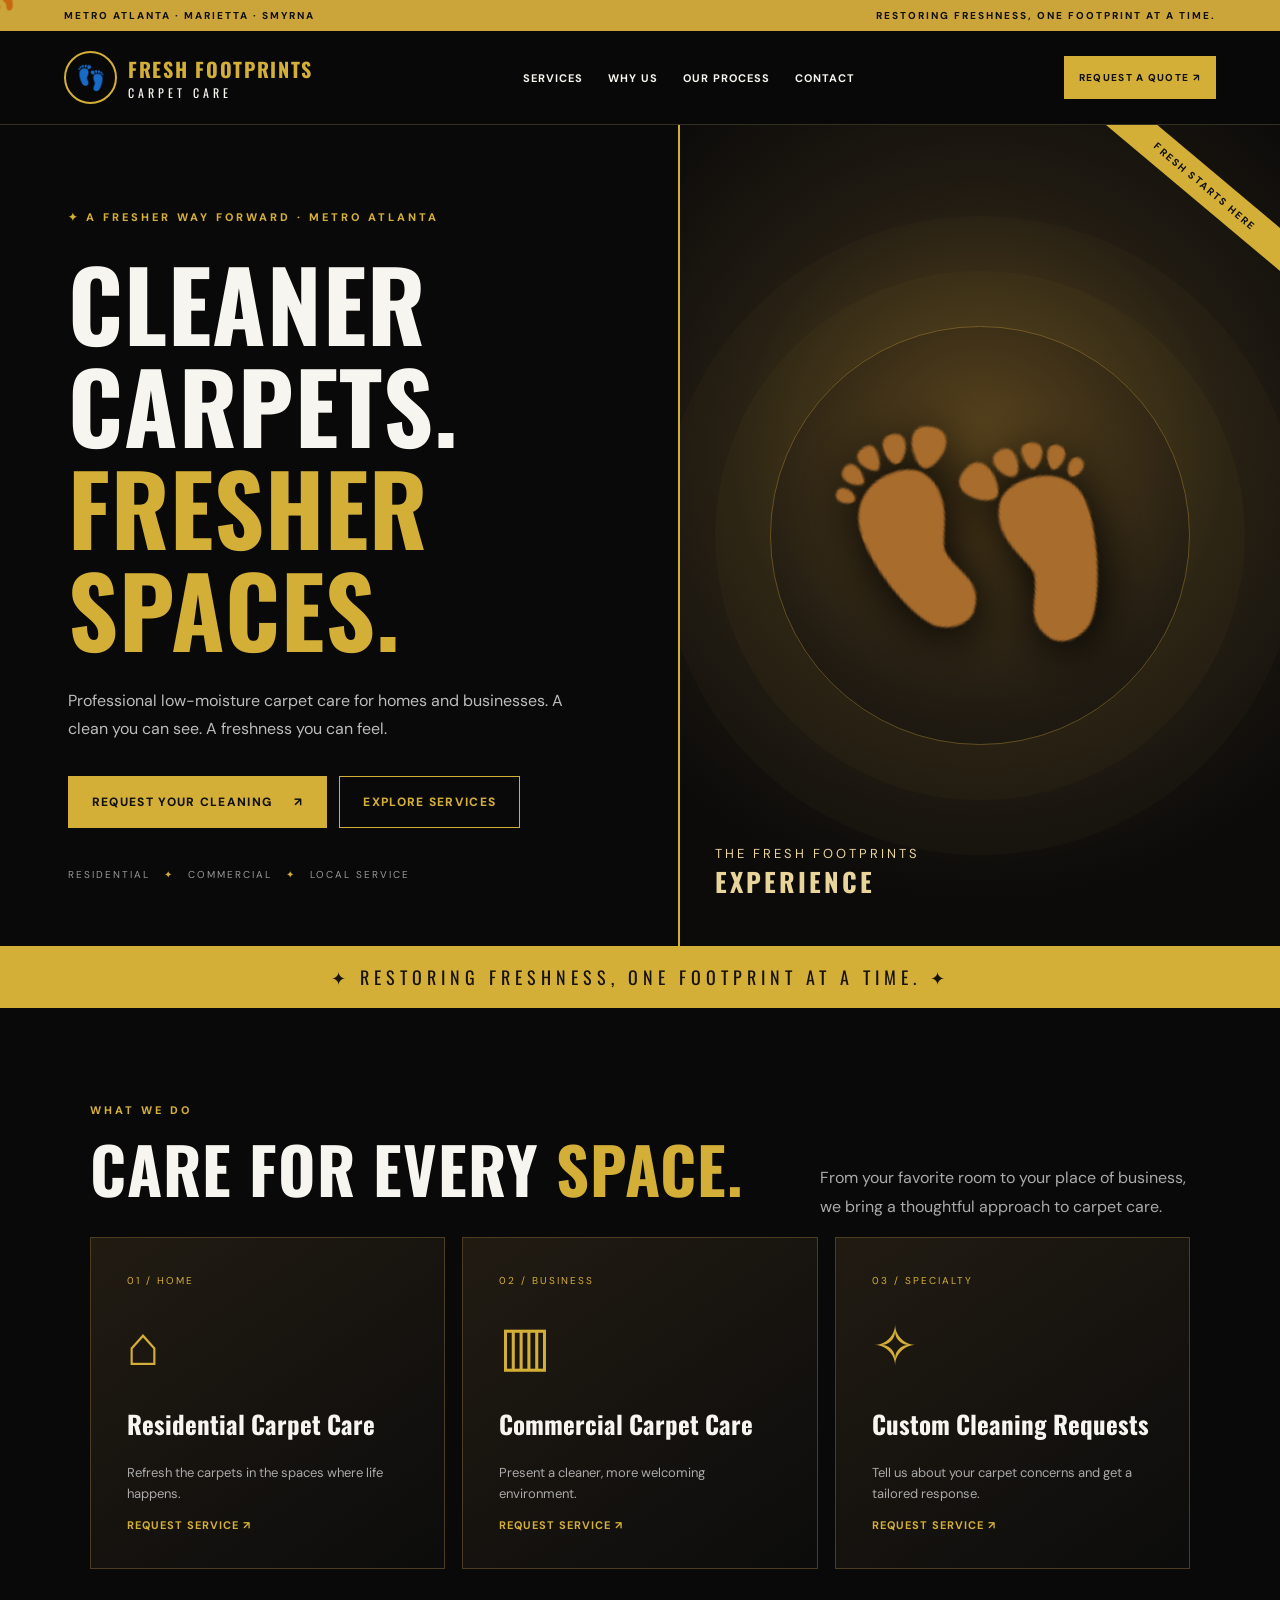
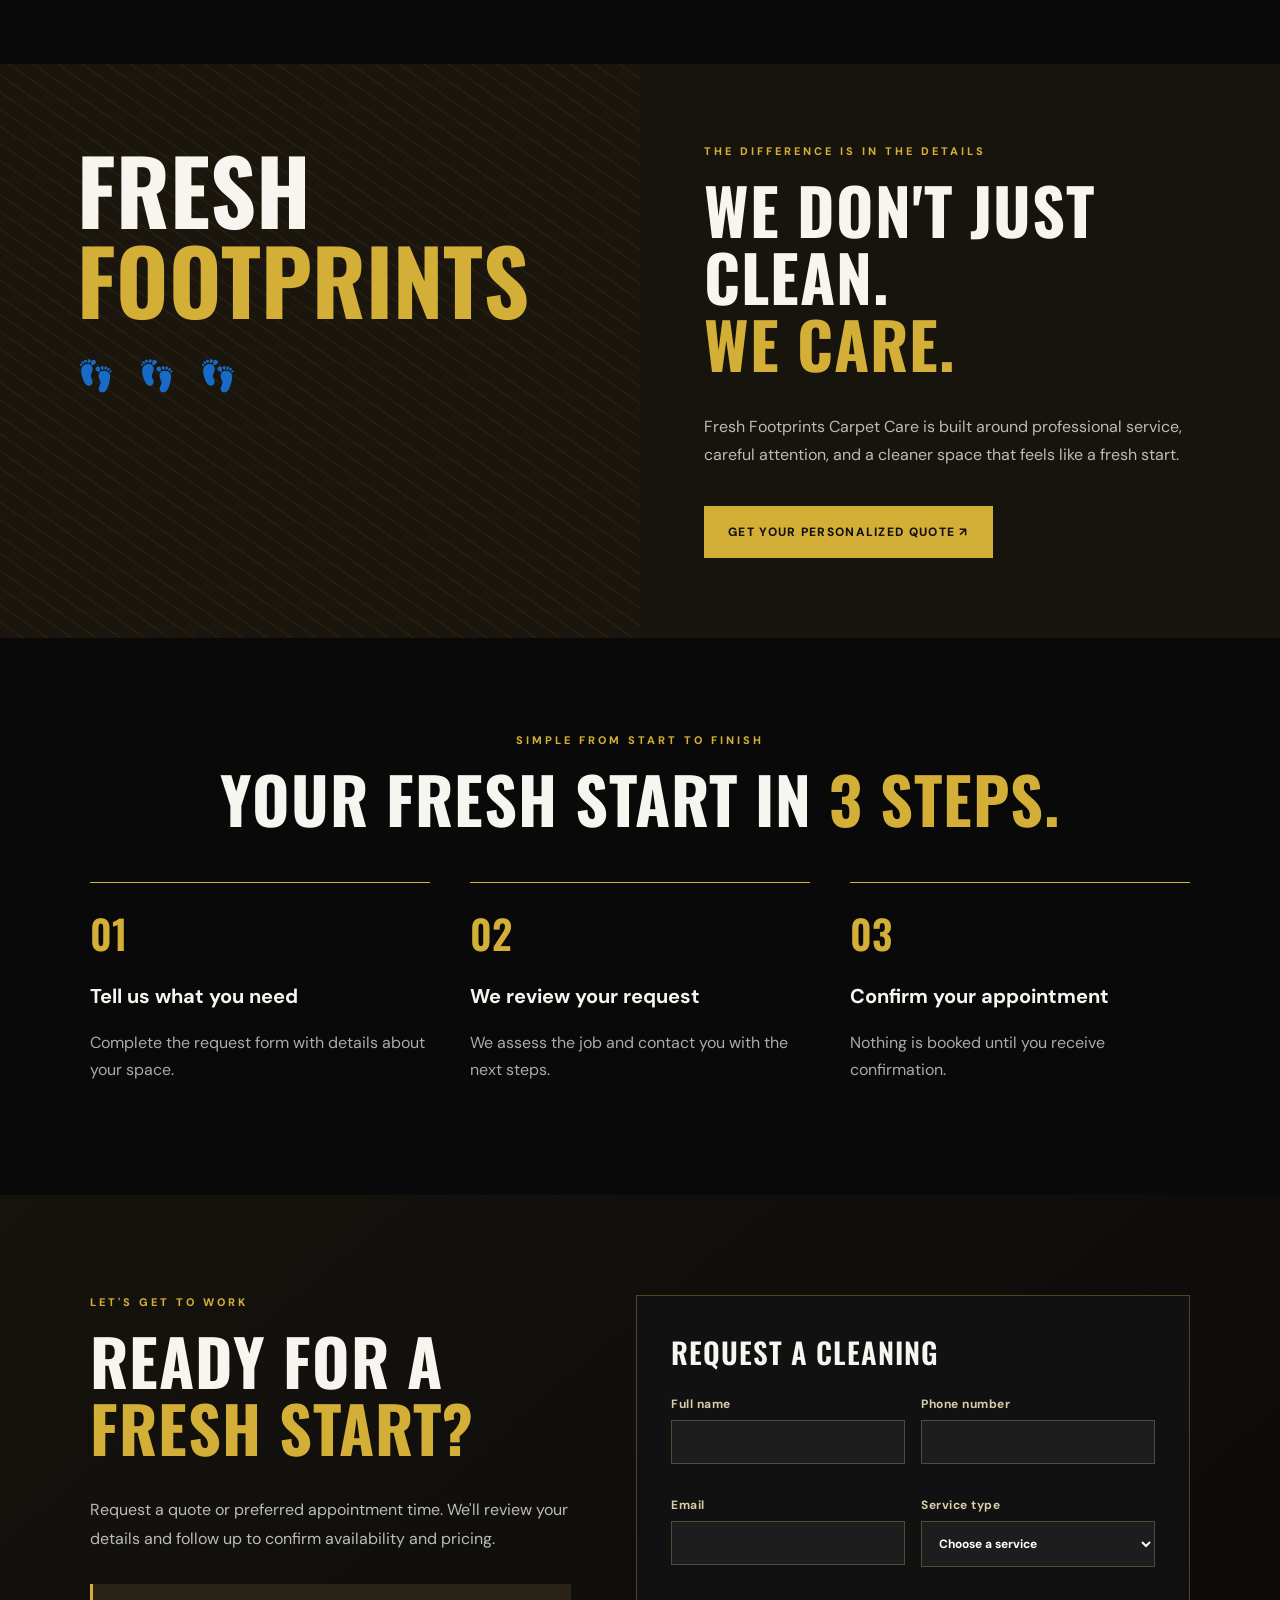
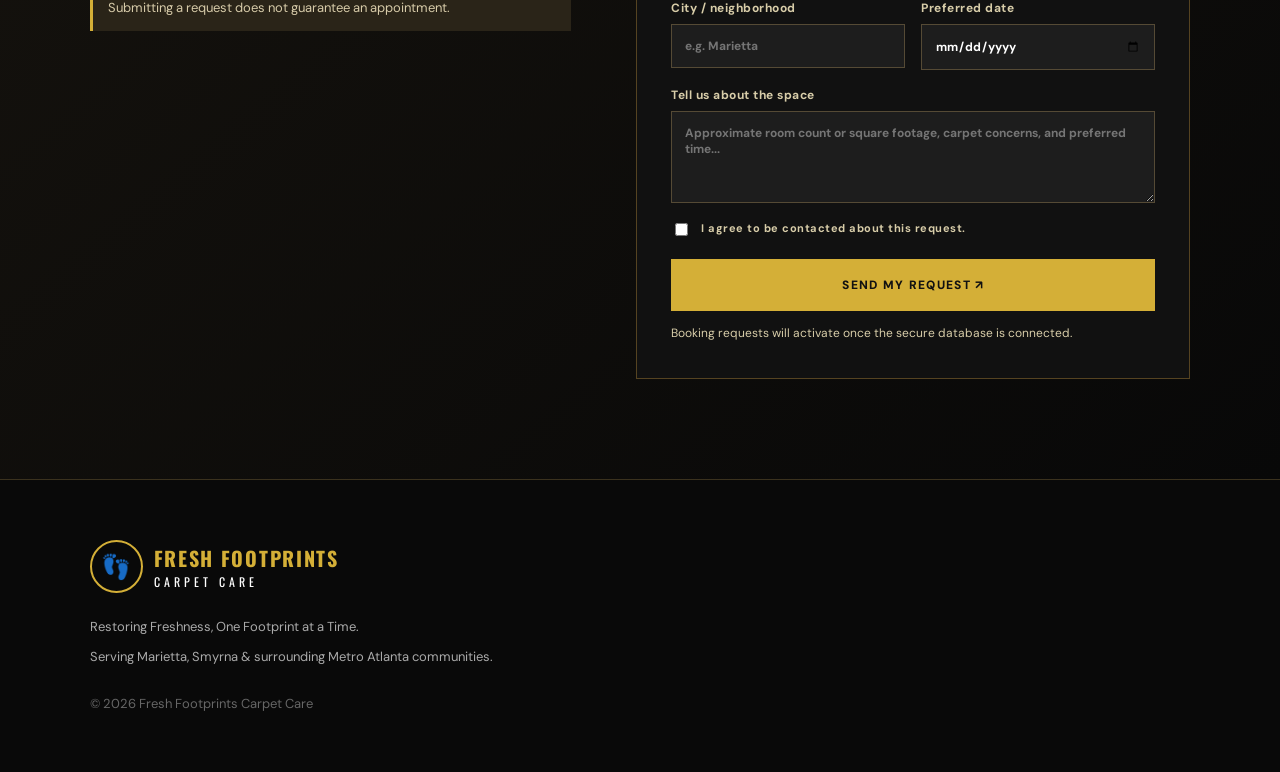
==== index.html @ 559c467b "Add files via upload" ====
<!doctype html><html lang="en"><head><meta charset="utf-8"><meta name="viewport" content="width=device-width,initial-scale=1"><meta name="theme-color" content="#080808"><meta name="description" content="Fresh Footprints Carpet Care — professional low-moisture residential and commercial carpet care across Metro Atlanta."><title>Fresh Footprints Carpet Care | Metro Atlanta</title><link rel="stylesheet" href="style.css"></head><body>
<div class="topbar">METRO ATLANTA · MARIETTA · SMYRNA <span>RESTORING FRESHNESS, ONE FOOTPRINT AT A TIME.</span></div>
<header class="header"><a href="#home" class="brand" aria-label="Fresh Footprints Carpet Care home"><div class="mark">👣</div><div><strong>FRESH FOOTPRINTS</strong><small>CARPET CARE</small></div></a><nav aria-label="Main navigation"><a href="#services">SERVICES</a><a href="#why">WHY US</a><a href="#process">OUR PROCESS</a><a href="#contact">CONTACT</a></nav><a class="btn small" href="#booking">REQUEST A QUOTE ↗</a></header>
<main id="home"><section class="hero"><div class="hero-copy"><div class="eyebrow">✦ A FRESHER WAY FORWARD · METRO ATLANTA</div><h1>CLEANER<br>CARPETS.<br><em>FRESHER<br>SPACES.</em></h1><p>Professional low-moisture carpet care for homes and businesses. A clean you can see. A freshness you can feel.</p><div class="actions"><a class="btn" href="#booking">REQUEST YOUR CLEANING <span>↗</span></a><a class="btn outline" href="#services">EXPLORE SERVICES</a></div><div class="micro">RESIDENTIAL <span>✦</span> COMMERCIAL <span>✦</span> LOCAL SERVICE</div></div><div class="hero-visual"><div class="halo"></div><div class="large-foot">👣</div><div class="visual-tag">THE FRESH FOOTPRINTS<br><b>EXPERIENCE</b></div><div class="diagonal">FRESH STARTS HERE</div></div></section>
<section class="ticker" aria-label="Brand slogan">✦ RESTORING FRESHNESS, ONE FOOTPRINT AT A TIME. ✦</section>
<section id="services" class="section"><div class="section-head"><div><div class="eyebrow">WHAT WE DO</div><h2>CARE FOR EVERY <em>SPACE.</em></h2></div><p>From your favorite room to your place of business, we bring a thoughtful approach to carpet care.</p></div><div class="cards"><article><span>01 / HOME</span><div class="service-icon">⌂</div><h3>Residential Carpet Care</h3><p>Refresh the carpets in the spaces where life happens.</p><a href="#booking">REQUEST SERVICE ↗</a></article><article><span>02 / BUSINESS</span><div class="service-icon">▥</div><h3>Commercial Carpet Care</h3><p>Present a cleaner, more welcoming environment.</p><a href="#booking">REQUEST SERVICE ↗</a></article><article><span>03 / SPECIALTY</span><div class="service-icon">✧</div><h3>Custom Cleaning Requests</h3><p>Tell us about your carpet concerns and get a tailored response.</p><a href="#booking">REQUEST SERVICE ↗</a></article></div></section>
<section id="why" class="feature"><div class="feature-art">FRESH<br><span>FOOTPRINTS</span><div class="footsteps">👣 &nbsp; 👣 &nbsp; 👣</div></div><div class="feature-copy"><div class="eyebrow">THE DIFFERENCE IS IN THE DETAILS</div><h2>WE DON'T JUST CLEAN.<br><em>WE CARE.</em></h2><p>Fresh Footprints Carpet Care is built around professional service, careful attention, and a cleaner space that feels like a fresh start.</p><a class="btn" href="#booking">GET YOUR PERSONALIZED QUOTE ↗</a></div></section>
<section id="process" class="section process"><div class="eyebrow">SIMPLE FROM START TO FINISH</div><h2>YOUR FRESH START IN <em>3 STEPS.</em></h2><div class="steps"><div><b>01</b><h3>Tell us what you need</h3><p>Complete the request form with details about your space.</p></div><div><b>02</b><h3>We review your request</h3><p>We assess the job and contact you with the next steps.</p></div><div><b>03</b><h3>Confirm your appointment</h3><p>Nothing is booked until you receive confirmation.</p></div></div></section>
<section id="booking" class="booking"><div><div class="eyebrow">LET'S GET TO WORK</div><h2>READY FOR A<br><em>FRESH START?</em></h2><p>Request a quote or preferred appointment time. We'll review your details and follow up to confirm availability and pricing.</p><div class="notice">Submitting a request does not guarantee an appointment.</div></div><form id="requestForm"><h3>REQUEST A CLEANING</h3><div class="formgrid"><label>Full name<input name="name" required maxlength="120" autocomplete="name"></label><label>Phone number<input name="phone" required maxlength="40" autocomplete="tel" inputmode="tel"></label><label>Email<input name="email" required type="email" maxlength="200" autocomplete="email"></label><label>Service type<select name="service" required><option value="">Choose a service</option><option>Residential carpet care</option><option>Commercial carpet care</option><option>Other carpet care request</option></select></label><label>City / neighborhood<input name="city" required maxlength="120" placeholder="e.g. Marietta"></label><label>Preferred date<input name="preferred_date" type="date" required></label></div><label>Tell us about the space<textarea name="details" rows="4" required maxlength="2000" placeholder="Approximate room count or square footage, carpet concerns, and preferred time..."></textarea></label><label class="consent"><input type="checkbox" required> I agree to be contacted about this request.</label><button class="btn submit" type="submit">SEND MY REQUEST ↗</button><p id="formStatus" role="status" aria-live="polite" class="status">Booking requests will activate once the secure database is connected.</p></form></section>
</main><footer id="contact"><div class="brand"><div class="mark">👣</div><div><strong>FRESH FOOTPRINTS</strong><small>CARPET CARE</small></div></div><p>Restoring Freshness, One Footprint at a Time.</p><p>Serving Marietta, Smyrna & surrounding Metro Atlanta communities.</p><div>© <span id="year"></span> Fresh Footprints Carpet Care</div></footer><div id="cursor" aria-hidden="true">👣</div><script src="config.js"></script><script src="script.js"></script></body></html>
---- style.css ----
@import url('https://fonts.googleapis.com/css2?family=DM+Sans:wght@400;500;600;700&family=Oswald:wght@400;500;600;700&display=swap');:root{--gold:#d4af37;--bright:#f3d576;--black:#090909;--muted:#aaa}*{box-sizing:border-box}html{scroll-behavior:smooth}body{margin:0;background:var(--black);color:#f7f5ef;font-family:'DM Sans',Arial,sans-serif}a{color:inherit;text-decoration:none}button,input,select,textarea{font:inherit}.topbar{background:#cba43a;color:#111;padding:9px 5%;font-size:10px;font-weight:800;letter-spacing:2px;display:flex;justify-content:space-between;gap:15px}.header{height:94px;padding:0 5%;display:flex;align-items:center;justify-content:space-between;gap:18px;border-bottom:1px solid #363020;background:#090909ee;position:sticky;top:0;z-index:10;backdrop-filter:blur(10px)}.brand{display:flex;gap:11px;align-items:center}.brand strong,.brand small{display:block;font-family:Oswald,sans-serif;letter-spacing:1.7px}.brand strong{font-size:20px;color:var(--gold)}.brand small{font-size:12px;letter-spacing:4px}.mark{border:2px solid var(--gold);border-radius:50%;width:53px;height:53px;display:grid;place-items:center;font-size:24px}.header nav{display:flex;gap:25px;font-size:11px;font-weight:700;letter-spacing:1px}.header nav a:hover{color:var(--gold)}.btn{display:inline-flex;align-items:center;justify-content:center;gap:22px;padding:17px 23px;border:1px solid var(--gold);background:var(--gold);color:#111;font-size:12px;font-weight:800;letter-spacing:1.3px;cursor:pointer;transition:.2s}.btn:hover{background:var(--bright);transform:translateY(-2px)}.btn.small{padding:14px;font-size:10px}.btn.outline{background:transparent;color:var(--gold)}.btn.outline:hover{background:#2a230f}.hero{display:grid;grid-template-columns:53% 47%;min-height:640px;overflow:hidden}.hero-copy{padding:85px 6% 65px 10%;position:relative;z-index:1}.eyebrow{color:var(--gold);font-size:11px;letter-spacing:3px;font-weight:800}.hero h1,h2{font-family:Oswald,Impact,sans-serif;line-height:1.05;letter-spacing:1px}.hero h1{font-size:clamp(65px,7.6vw,125px);margin:27px 0}.hero h1 em,h2 em{font-style:normal;color:var(--gold)}.hero-copy>p{max-width:510px;color:#bcbcbc;font-size:16px;line-height:1.8}.actions{display:flex;flex-wrap:wrap;gap:12px;margin-top:32px}.micro{margin-top:40px;color:#999;font-size:10px;letter-spacing:2px}.micro span{color:var(--gold);padding:0 9px}.hero-visual{position:relative;background:radial-gradient(circle at 50% 40%,#5b451d,#221c12 43%,#0c0b0a 78%);border-left:2px solid var(--gold);overflow:hidden;display:flex;align-items:center;justify-content:center}.halo{position:absolute;width:70%;aspect-ratio:1;border:1px solid #b8933970;border-radius:50%;box-shadow:0 0 0 55px #c6a03c09,0 0 0 110px #c6a03c08}.large-foot{font-size:clamp(130px,18vw,280px);filter:sepia(1) saturate(3) hue-rotate(350deg) drop-shadow(0 10px 25px #000);transform:rotate(-20deg)}.visual-tag{position:absolute;bottom:45px;left:35px;letter-spacing:3px;font-size:13px;color:#e9d49a}.visual-tag b{font-size:26px;font-family:Oswald}.diagonal{position:absolute;top:45px;right:-45px;transform:rotate(40deg);background:var(--gold);color:#111;padding:10px 55px;font-size:10px;font-weight:800;letter-spacing:2px}.ticker{text-align:center;background:var(--gold);color:#17130a;padding:18px;font-family:Oswald;font-size:18px;letter-spacing:5px}.section{padding:95px 7%}.section-head{display:flex;align-items:end;justify-content:space-between;gap:30px}.section-head p{max-width:370px;color:#aaa;line-height:1.8}.section h2,.feature h2,.booking h2{font-size:clamp(43px,5vw,75px);margin:18px 0 35px}.cards{display:grid;grid-template-columns:repeat(3,1fr);gap:17px}.cards article{border:1px solid #4c3c20;background:linear-gradient(145deg,#211b12,#0c0c0c);padding:36px;min-height:310px;display:flex;flex-direction:column;align-items:start}.cards article>span{font-size:10px;color:var(--gold);letter-spacing:2px}.service-icon{font-size:55px;color:var(--gold);margin:23px 0}.cards h3{font-family:Oswald;font-size:25px;margin:0 0 8px}.cards p{color:#aaa;line-height:1.6;font-size:13px}.cards a{margin-top:auto;font-size:11px;color:var(--gold);letter-spacing:1px;font-weight:700}.feature{display:grid;grid-template-columns:1fr 1fr;background:#17130d;min-height:440px}.feature-art{background:repeating-linear-gradient(35deg,#1b160d,#1b160d 12px,#251e11 13px,#251e11 14px);padding:80px 12%;font:700 clamp(55px,7vw,100px)/1 Oswald;color:#f7f5ef}.feature-art span{color:var(--gold)}.footsteps{font-size:30px;margin-top:35px}.feature-copy{padding:80px 10%}.feature-copy p,.booking p{color:#bbb;line-height:1.8;max-width:540px}.feature-copy .btn{margin-top:20px}.process{text-align:center}.steps{display:grid;grid-template-columns:repeat(3,1fr);gap:40px;text-align:left;margin-top:50px}.steps>div{border-top:1px solid var(--gold);padding-top:20px}.steps b{font:600 40px Oswald;color:var(--gold)}.steps h3{font-size:20px}.steps p{color:#aaa;line-height:1.7}.booking{display:grid;grid-template-columns:1fr 1.15fr;gap:65px;padding:100px 7%;background:linear-gradient(140deg,#16130e,#080808)}.notice{border-left:3px solid var(--gold);padding:15px;color:#d7cba9;background:#2a2418;margin-top:30px;font-size:13px}form{border:1px solid #554321;background:#111;padding:34px}form h3{font:600 29px Oswald;letter-spacing:1px;margin:0 0 23px}.formgrid{display:grid;grid-template-columns:1fr 1fr;gap:16px}label{display:block;font-size:12px;color:#d8cda9;font-weight:700;letter-spacing:.5px}input:not([type=checkbox]),select,textarea{display:block;width:100%;background:#1d1d1d;color:white;border:1px solid #554a35;padding:13px;margin:8px 0 17px;border-radius:0}textarea{resize:vertical}.consent{display:flex;gap:10px;align-items:start;line-height:1.5;font-size:11px}.consent input{accent-color:var(--gold)}.submit{width:100%;margin-top:20px}.status{font-size:12px!important;color:#d8cda9!important;margin-bottom:0}footer{padding:60px 7%;border-top:1px solid #3b321e;color:#aaa;font-size:13px}footer .brand{color:#fff;margin-bottom:25px}footer>div:last-child{margin-top:30px;color:#666}#cursor{position:fixed;top:0;left:0;z-index:100;pointer-events:none;font-size:24px;transform:translate(-50%,-50%) rotate(-25deg);display:none;filter:sepia(1) saturate(5) hue-rotate(350deg)}.trail{position:fixed;pointer-events:none;z-index:99;font-size:16px;animation:fade .65s ease-out forwards;filter:sepia(1) saturate(5) hue-rotate(350deg)}@keyframes fade{to{opacity:0;transform:translateY(-10px) scale(.6)}}@media(pointer:fine) and (prefers-reduced-motion:no-preference){body,body a,body button{cursor:none!important}#cursor{display:block}}@media(max-width:1000px){.header nav{display:none}.hero{grid-template-columns:1fr 1fr}.hero-copy{padding:65px 7%}.booking{gap:25px}.brand strong{font-size:16px}}@media(max-width:720px){.topbar span{display:none}.header{height:75px;padding:0 5%}.header .btn{font-size:9px;padding:12px}.mark{width:42px;height:42px}.brand strong{font-size:13px}.brand small{font-size:9px;letter-spacing:2px}.hero{grid-template-columns:1fr}.hero-copy{padding:65px 7%}.hero h1{font-size:clamp(65px,15vw,100px)}.hero-visual{min-height:350px}.section{padding:65px 6%}.section-head{display:block}.cards,.steps,.feature,.booking{grid-template-columns:1fr}.feature-copy{padding:60px 7%}.feature-art{padding:60px 7%}.booking{padding:65px 6%}.formgrid{grid-template-columns:1fr}.ticker{font-size:12px;letter-spacing:2px}}
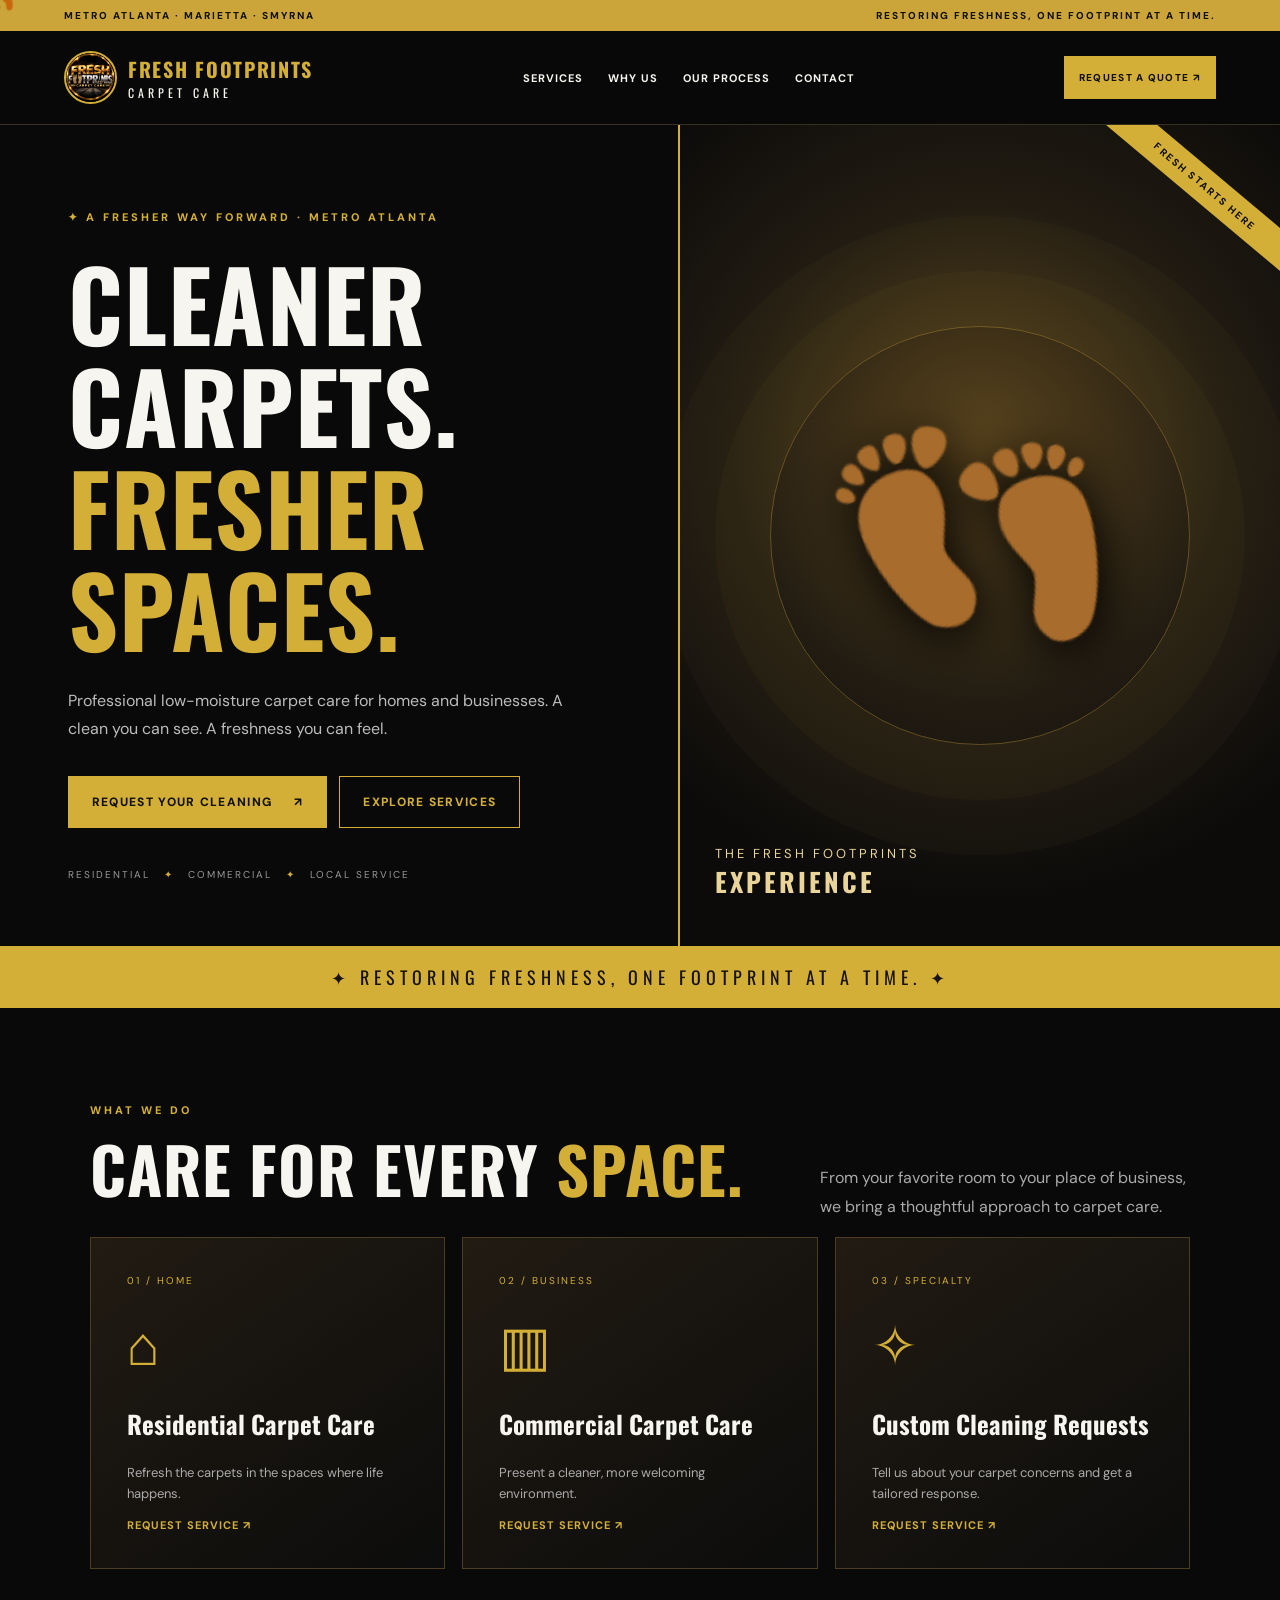
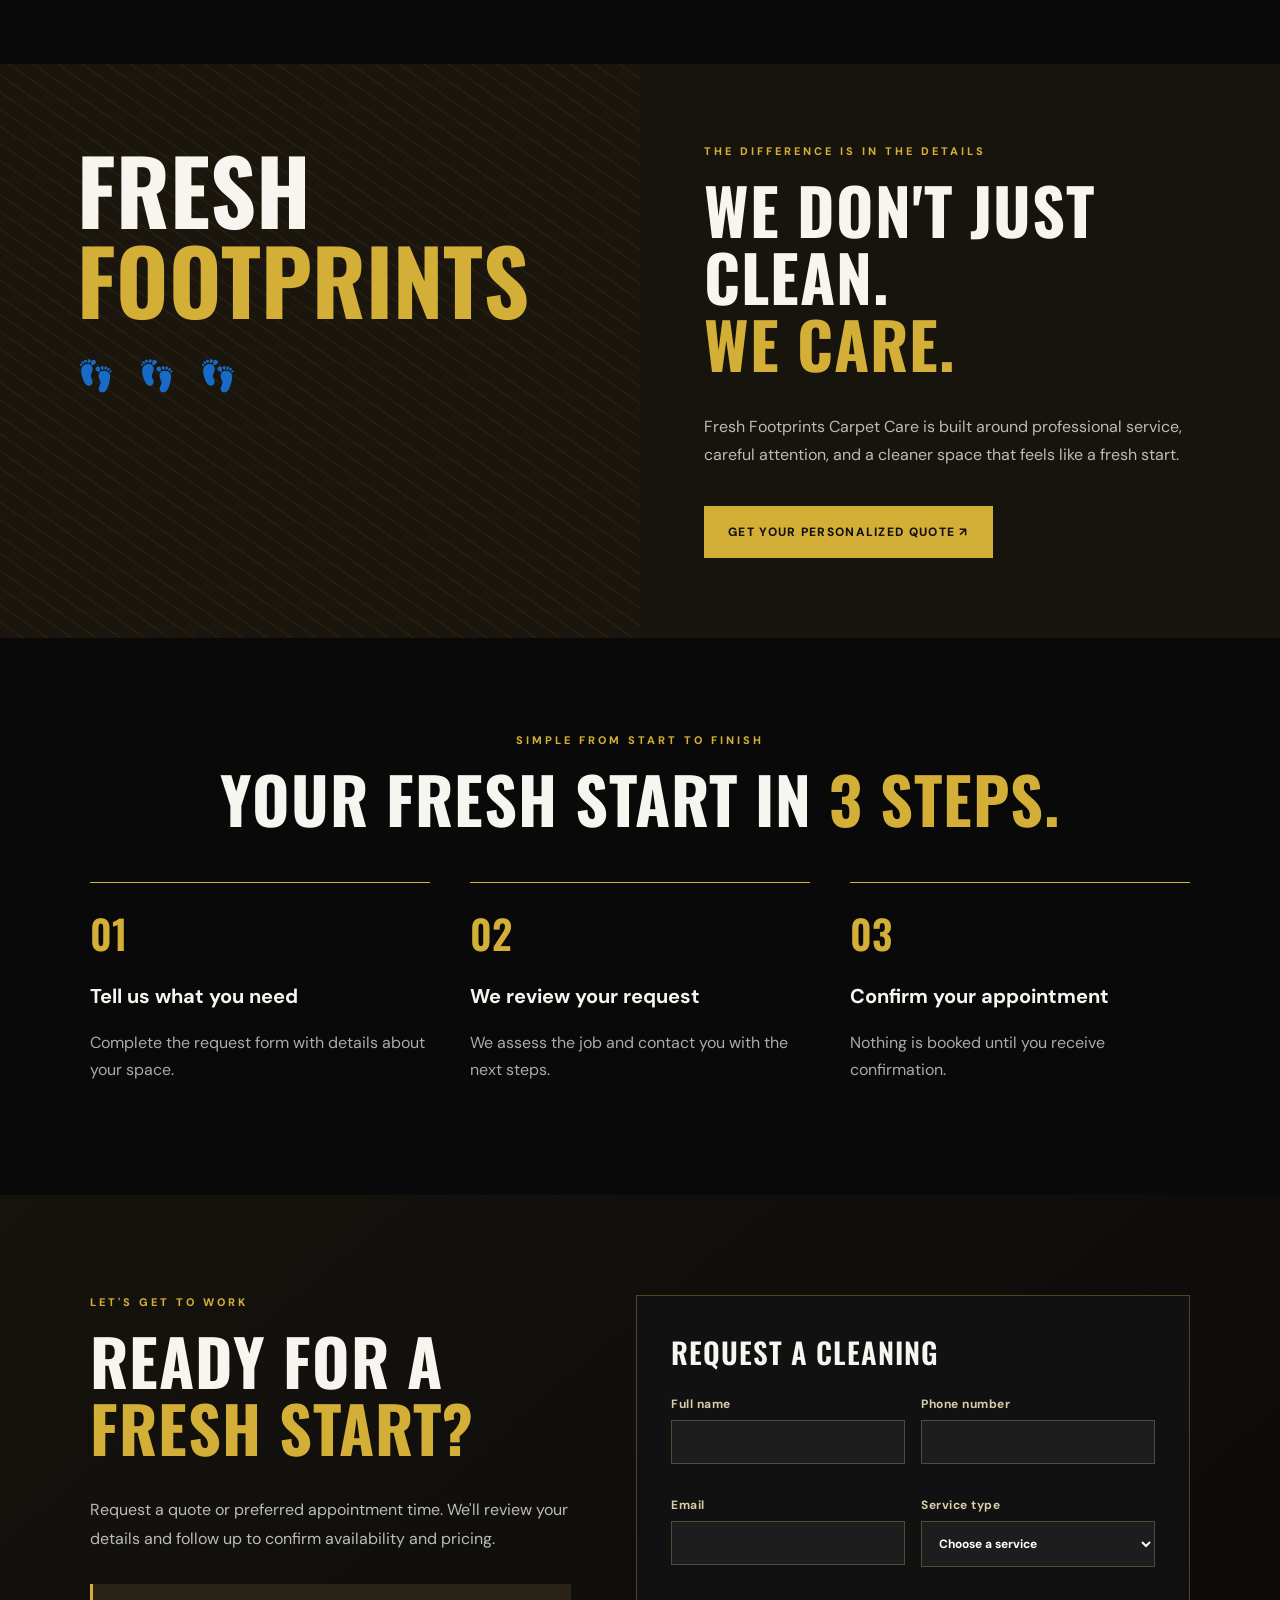
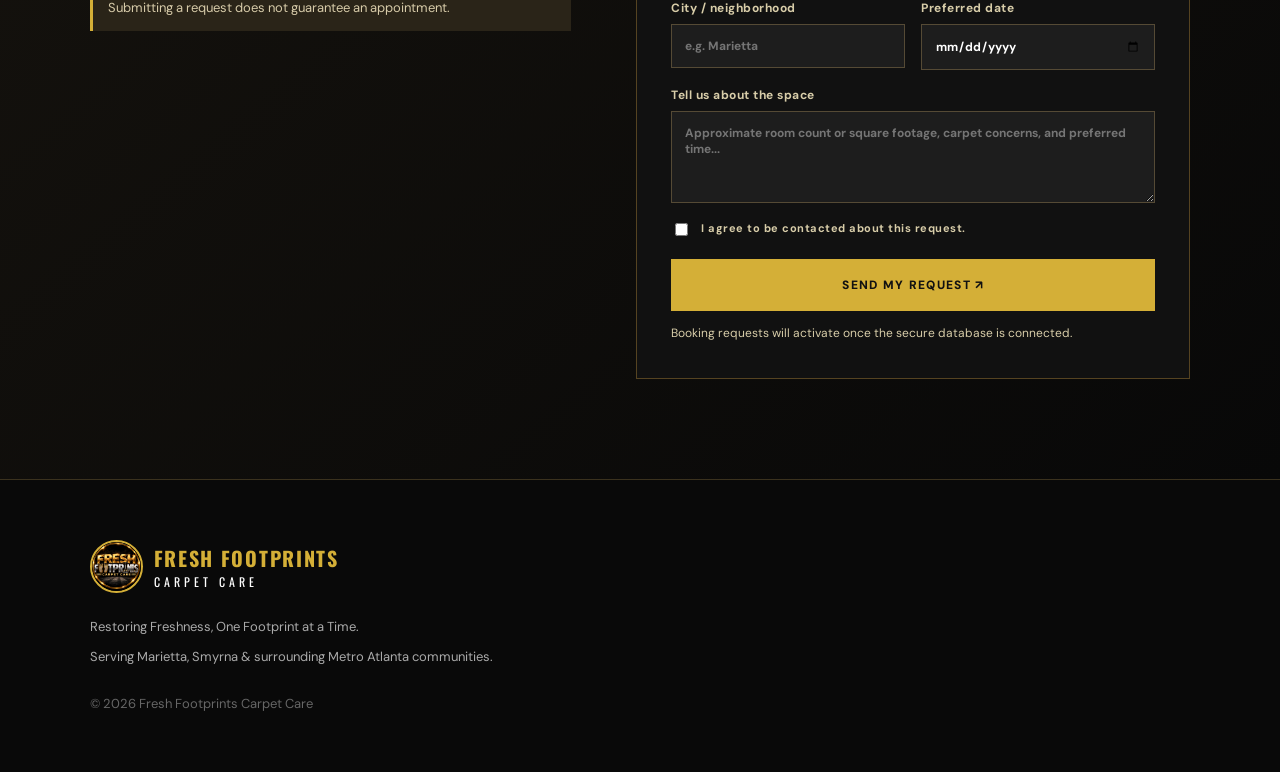
==== commit 5957fc8a: "Updated Fresh Footprints official company logo" ====
--- a/index.html
+++ b/index.html
@@ -1,10 +1,10 @@
 <!doctype html><html lang="en"><head><meta charset="utf-8"><meta name="viewport" content="width=device-width,initial-scale=1"><meta name="theme-color" content="#080808"><meta name="description" content="Fresh Footprints Carpet Care — professional low-moisture residential and commercial carpet care across Metro Atlanta."><title>Fresh Footprints Carpet Care | Metro Atlanta</title><link rel="stylesheet" href="style.css"></head><body>
 <div class="topbar">METRO ATLANTA · MARIETTA · SMYRNA <span>RESTORING FRESHNESS, ONE FOOTPRINT AT A TIME.</span></div>
-<header class="header"><a href="#home" class="brand" aria-label="Fresh Footprints Carpet Care home"><div class="mark">👣</div><div><strong>FRESH FOOTPRINTS</strong><small>CARPET CARE</small></div></a><nav aria-label="Main navigation"><a href="#services">SERVICES</a><a href="#why">WHY US</a><a href="#process">OUR PROCESS</a><a href="#contact">CONTACT</a></nav><a class="btn small" href="#booking">REQUEST A QUOTE ↗</a></header>
+<header class="header"><a href="#home" class="brand" aria-label="Fresh Footprints Carpet Care home"><div class="mark"><img src="fresh-footprints-logo.jpg" alt="Fresh Footprints Carpet Care logo"></div><div><strong>FRESH FOOTPRINTS</strong><small>CARPET CARE</small></div></a><nav aria-label="Main navigation"><a href="#services">SERVICES</a><a href="#why">WHY US</a><a href="#process">OUR PROCESS</a><a href="#contact">CONTACT</a></nav><a class="btn small" href="#booking">REQUEST A QUOTE ↗</a></header>
 <main id="home"><section class="hero"><div class="hero-copy"><div class="eyebrow">✦ A FRESHER WAY FORWARD · METRO ATLANTA</div><h1>CLEANER<br>CARPETS.<br><em>FRESHER<br>SPACES.</em></h1><p>Professional low-moisture carpet care for homes and businesses. A clean you can see. A freshness you can feel.</p><div class="actions"><a class="btn" href="#booking">REQUEST YOUR CLEANING <span>↗</span></a><a class="btn outline" href="#services">EXPLORE SERVICES</a></div><div class="micro">RESIDENTIAL <span>✦</span> COMMERCIAL <span>✦</span> LOCAL SERVICE</div></div><div class="hero-visual"><div class="halo"></div><div class="large-foot">👣</div><div class="visual-tag">THE FRESH FOOTPRINTS<br><b>EXPERIENCE</b></div><div class="diagonal">FRESH STARTS HERE</div></div></section>
 <section class="ticker" aria-label="Brand slogan">✦ RESTORING FRESHNESS, ONE FOOTPRINT AT A TIME. ✦</section>
 <section id="services" class="section"><div class="section-head"><div><div class="eyebrow">WHAT WE DO</div><h2>CARE FOR EVERY <em>SPACE.</em></h2></div><p>From your favorite room to your place of business, we bring a thoughtful approach to carpet care.</p></div><div class="cards"><article><span>01 / HOME</span><div class="service-icon">⌂</div><h3>Residential Carpet Care</h3><p>Refresh the carpets in the spaces where life happens.</p><a href="#booking">REQUEST SERVICE ↗</a></article><article><span>02 / BUSINESS</span><div class="service-icon">▥</div><h3>Commercial Carpet Care</h3><p>Present a cleaner, more welcoming environment.</p><a href="#booking">REQUEST SERVICE ↗</a></article><article><span>03 / SPECIALTY</span><div class="service-icon">✧</div><h3>Custom Cleaning Requests</h3><p>Tell us about your carpet concerns and get a tailored response.</p><a href="#booking">REQUEST SERVICE ↗</a></article></div></section>
 <section id="why" class="feature"><div class="feature-art">FRESH<br><span>FOOTPRINTS</span><div class="footsteps">👣 &nbsp; 👣 &nbsp; 👣</div></div><div class="feature-copy"><div class="eyebrow">THE DIFFERENCE IS IN THE DETAILS</div><h2>WE DON'T JUST CLEAN.<br><em>WE CARE.</em></h2><p>Fresh Footprints Carpet Care is built around professional service, careful attention, and a cleaner space that feels like a fresh start.</p><a class="btn" href="#booking">GET YOUR PERSONALIZED QUOTE ↗</a></div></section>
 <section id="process" class="section process"><div class="eyebrow">SIMPLE FROM START TO FINISH</div><h2>YOUR FRESH START IN <em>3 STEPS.</em></h2><div class="steps"><div><b>01</b><h3>Tell us what you need</h3><p>Complete the request form with details about your space.</p></div><div><b>02</b><h3>We review your request</h3><p>We assess the job and contact you with the next steps.</p></div><div><b>03</b><h3>Confirm your appointment</h3><p>Nothing is booked until you receive confirmation.</p></div></div></section>
 <section id="booking" class="booking"><div><div class="eyebrow">LET'S GET TO WORK</div><h2>READY FOR A<br><em>FRESH START?</em></h2><p>Request a quote or preferred appointment time. We'll review your details and follow up to confirm availability and pricing.</p><div class="notice">Submitting a request does not guarantee an appointment.</div></div><form id="requestForm"><h3>REQUEST A CLEANING</h3><div class="formgrid"><label>Full name<input name="name" required maxlength="120" autocomplete="name"></label><label>Phone number<input name="phone" required maxlength="40" autocomplete="tel" inputmode="tel"></label><label>Email<input name="email" required type="email" maxlength="200" autocomplete="email"></label><label>Service type<select name="service" required><option value="">Choose a service</option><option>Residential carpet care</option><option>Commercial carpet care</option><option>Other carpet care request</option></select></label><label>City / neighborhood<input name="city" required maxlength="120" placeholder="e.g. Marietta"></label><label>Preferred date<input name="preferred_date" type="date" required></label></div><label>Tell us about the space<textarea name="details" rows="4" required maxlength="2000" placeholder="Approximate room count or square footage, carpet concerns, and preferred time..."></textarea></label><label class="consent"><input type="checkbox" required> I agree to be contacted about this request.</label><button class="btn submit" type="submit">SEND MY REQUEST ↗</button><p id="formStatus" role="status" aria-live="polite" class="status">Booking requests will activate once the secure database is connected.</p></form></section>
-</main><footer id="contact"><div class="brand"><div class="mark">👣</div><div><strong>FRESH FOOTPRINTS</strong><small>CARPET CARE</small></div></div><p>Restoring Freshness, One Footprint at a Time.</p><p>Serving Marietta, Smyrna & surrounding Metro Atlanta communities.</p><div>© <span id="year"></span> Fresh Footprints Carpet Care</div></footer><div id="cursor" aria-hidden="true">👣</div><script src="config.js"></script><script src="script.js"></script></body></html>
+</main><footer id="contact"><div class="brand"><div class="mark"><img src="fresh-footprints-logo.jpg" alt="Fresh Footprints Carpet Care logo"></div><div><strong>FRESH FOOTPRINTS</strong><small>CARPET CARE</small></div></div><p>Restoring Freshness, One Footprint at a Time.</p><p>Serving Marietta, Smyrna & surrounding Metro Atlanta communities.</p><div>© <span id="year"></span> Fresh Footprints Carpet Care</div></footer><div id="cursor" aria-hidden="true">👣</div><script src="config.js"></script><script src="script.js"></script></body></html>
--- a/style.css
+++ b/style.css
@@ -1 +1,5 @@
 @import url('https://fonts.googleapis.com/css2?family=DM+Sans:wght@400;500;600;700&family=Oswald:wght@400;500;600;700&display=swap');:root{--gold:#d4af37;--bright:#f3d576;--black:#090909;--muted:#aaa}*{box-sizing:border-box}html{scroll-behavior:smooth}body{margin:0;background:var(--black);color:#f7f5ef;font-family:'DM Sans',Arial,sans-serif}a{color:inherit;text-decoration:none}button,input,select,textarea{font:inherit}.topbar{background:#cba43a;color:#111;padding:9px 5%;font-size:10px;font-weight:800;letter-spacing:2px;display:flex;justify-content:space-between;gap:15px}.header{height:94px;padding:0 5%;display:flex;align-items:center;justify-content:space-between;gap:18px;border-bottom:1px solid #363020;background:#090909ee;position:sticky;top:0;z-index:10;backdrop-filter:blur(10px)}.brand{display:flex;gap:11px;align-items:center}.brand strong,.brand small{display:block;font-family:Oswald,sans-serif;letter-spacing:1.7px}.brand strong{font-size:20px;color:var(--gold)}.brand small{font-size:12px;letter-spacing:4px}.mark{border:2px solid var(--gold);border-radius:50%;width:53px;height:53px;display:grid;place-items:center;font-size:24px}.header nav{display:flex;gap:25px;font-size:11px;font-weight:700;letter-spacing:1px}.header nav a:hover{color:var(--gold)}.btn{display:inline-flex;align-items:center;justify-content:center;gap:22px;padding:17px 23px;border:1px solid var(--gold);background:var(--gold);color:#111;font-size:12px;font-weight:800;letter-spacing:1.3px;cursor:pointer;transition:.2s}.btn:hover{background:var(--bright);transform:translateY(-2px)}.btn.small{padding:14px;font-size:10px}.btn.outline{background:transparent;color:var(--gold)}.btn.outline:hover{background:#2a230f}.hero{display:grid;grid-template-columns:53% 47%;min-height:640px;overflow:hidden}.hero-copy{padding:85px 6% 65px 10%;position:relative;z-index:1}.eyebrow{color:var(--gold);font-size:11px;letter-spacing:3px;font-weight:800}.hero h1,h2{font-family:Oswald,Impact,sans-serif;line-height:1.05;letter-spacing:1px}.hero h1{font-size:clamp(65px,7.6vw,125px);margin:27px 0}.hero h1 em,h2 em{font-style:normal;color:var(--gold)}.hero-copy>p{max-width:510px;color:#bcbcbc;font-size:16px;line-height:1.8}.actions{display:flex;flex-wrap:wrap;gap:12px;margin-top:32px}.micro{margin-top:40px;color:#999;font-size:10px;letter-spacing:2px}.micro span{color:var(--gold);padding:0 9px}.hero-visual{position:relative;background:radial-gradient(circle at 50% 40%,#5b451d,#221c12 43%,#0c0b0a 78%);border-left:2px solid var(--gold);overflow:hidden;display:flex;align-items:center;justify-content:center}.halo{position:absolute;width:70%;aspect-ratio:1;border:1px solid #b8933970;border-radius:50%;box-shadow:0 0 0 55px #c6a03c09,0 0 0 110px #c6a03c08}.large-foot{font-size:clamp(130px,18vw,280px);filter:sepia(1) saturate(3) hue-rotate(350deg) drop-shadow(0 10px 25px #000);transform:rotate(-20deg)}.visual-tag{position:absolute;bottom:45px;left:35px;letter-spacing:3px;font-size:13px;color:#e9d49a}.visual-tag b{font-size:26px;font-family:Oswald}.diagonal{position:absolute;top:45px;right:-45px;transform:rotate(40deg);background:var(--gold);color:#111;padding:10px 55px;font-size:10px;font-weight:800;letter-spacing:2px}.ticker{text-align:center;background:var(--gold);color:#17130a;padding:18px;font-family:Oswald;font-size:18px;letter-spacing:5px}.section{padding:95px 7%}.section-head{display:flex;align-items:end;justify-content:space-between;gap:30px}.section-head p{max-width:370px;color:#aaa;line-height:1.8}.section h2,.feature h2,.booking h2{font-size:clamp(43px,5vw,75px);margin:18px 0 35px}.cards{display:grid;grid-template-columns:repeat(3,1fr);gap:17px}.cards article{border:1px solid #4c3c20;background:linear-gradient(145deg,#211b12,#0c0c0c);padding:36px;min-height:310px;display:flex;flex-direction:column;align-items:start}.cards article>span{font-size:10px;color:var(--gold);letter-spacing:2px}.service-icon{font-size:55px;color:var(--gold);margin:23px 0}.cards h3{font-family:Oswald;font-size:25px;margin:0 0 8px}.cards p{color:#aaa;line-height:1.6;font-size:13px}.cards a{margin-top:auto;font-size:11px;color:var(--gold);letter-spacing:1px;font-weight:700}.feature{display:grid;grid-template-columns:1fr 1fr;background:#17130d;min-height:440px}.feature-art{background:repeating-linear-gradient(35deg,#1b160d,#1b160d 12px,#251e11 13px,#251e11 14px);padding:80px 12%;font:700 clamp(55px,7vw,100px)/1 Oswald;color:#f7f5ef}.feature-art span{color:var(--gold)}.footsteps{font-size:30px;margin-top:35px}.feature-copy{padding:80px 10%}.feature-copy p,.booking p{color:#bbb;line-height:1.8;max-width:540px}.feature-copy .btn{margin-top:20px}.process{text-align:center}.steps{display:grid;grid-template-columns:repeat(3,1fr);gap:40px;text-align:left;margin-top:50px}.steps>div{border-top:1px solid var(--gold);padding-top:20px}.steps b{font:600 40px Oswald;color:var(--gold)}.steps h3{font-size:20px}.steps p{color:#aaa;line-height:1.7}.booking{display:grid;grid-template-columns:1fr 1.15fr;gap:65px;padding:100px 7%;background:linear-gradient(140deg,#16130e,#080808)}.notice{border-left:3px solid var(--gold);padding:15px;color:#d7cba9;background:#2a2418;margin-top:30px;font-size:13px}form{border:1px solid #554321;background:#111;padding:34px}form h3{font:600 29px Oswald;letter-spacing:1px;margin:0 0 23px}.formgrid{display:grid;grid-template-columns:1fr 1fr;gap:16px}label{display:block;font-size:12px;color:#d8cda9;font-weight:700;letter-spacing:.5px}input:not([type=checkbox]),select,textarea{display:block;width:100%;background:#1d1d1d;color:white;border:1px solid #554a35;padding:13px;margin:8px 0 17px;border-radius:0}textarea{resize:vertical}.consent{display:flex;gap:10px;align-items:start;line-height:1.5;font-size:11px}.consent input{accent-color:var(--gold)}.submit{width:100%;margin-top:20px}.status{font-size:12px!important;color:#d8cda9!important;margin-bottom:0}footer{padding:60px 7%;border-top:1px solid #3b321e;color:#aaa;font-size:13px}footer .brand{color:#fff;margin-bottom:25px}footer>div:last-child{margin-top:30px;color:#666}#cursor{position:fixed;top:0;left:0;z-index:100;pointer-events:none;font-size:24px;transform:translate(-50%,-50%) rotate(-25deg);display:none;filter:sepia(1) saturate(5) hue-rotate(350deg)}.trail{position:fixed;pointer-events:none;z-index:99;font-size:16px;animation:fade .65s ease-out forwards;filter:sepia(1) saturate(5) hue-rotate(350deg)}@keyframes fade{to{opacity:0;transform:translateY(-10px) scale(.6)}}@media(pointer:fine) and (prefers-reduced-motion:no-preference){body,body a,body button{cursor:none!important}#cursor{display:block}}@media(max-width:1000px){.header nav{display:none}.hero{grid-template-columns:1fr 1fr}.hero-copy{padding:65px 7%}.booking{gap:25px}.brand strong{font-size:16px}}@media(max-width:720px){.topbar span{display:none}.header{height:75px;padding:0 5%}.header .btn{font-size:9px;padding:12px}.mark{width:42px;height:42px}.brand strong{font-size:13px}.brand small{font-size:9px;letter-spacing:2px}.hero{grid-template-columns:1fr}.hero-copy{padding:65px 7%}.hero h1{font-size:clamp(65px,15vw,100px)}.hero-visual{min-height:350px}.section{padding:65px 6%}.section-head{display:block}.cards,.steps,.feature,.booking{grid-template-columns:1fr}.feature-copy{padding:60px 7%}.feature-art{padding:60px 7%}.booking{padding:65px 6%}.formgrid{grid-template-columns:1fr}.ticker{font-size:12px;letter-spacing:2px}}
+
+/* Original brand logo */
+.mark{overflow:hidden;flex-shrink:0;background:#000;}
+.mark img{display:block;width:100%;height:100%;object-fit:cover;border-radius:50%;}
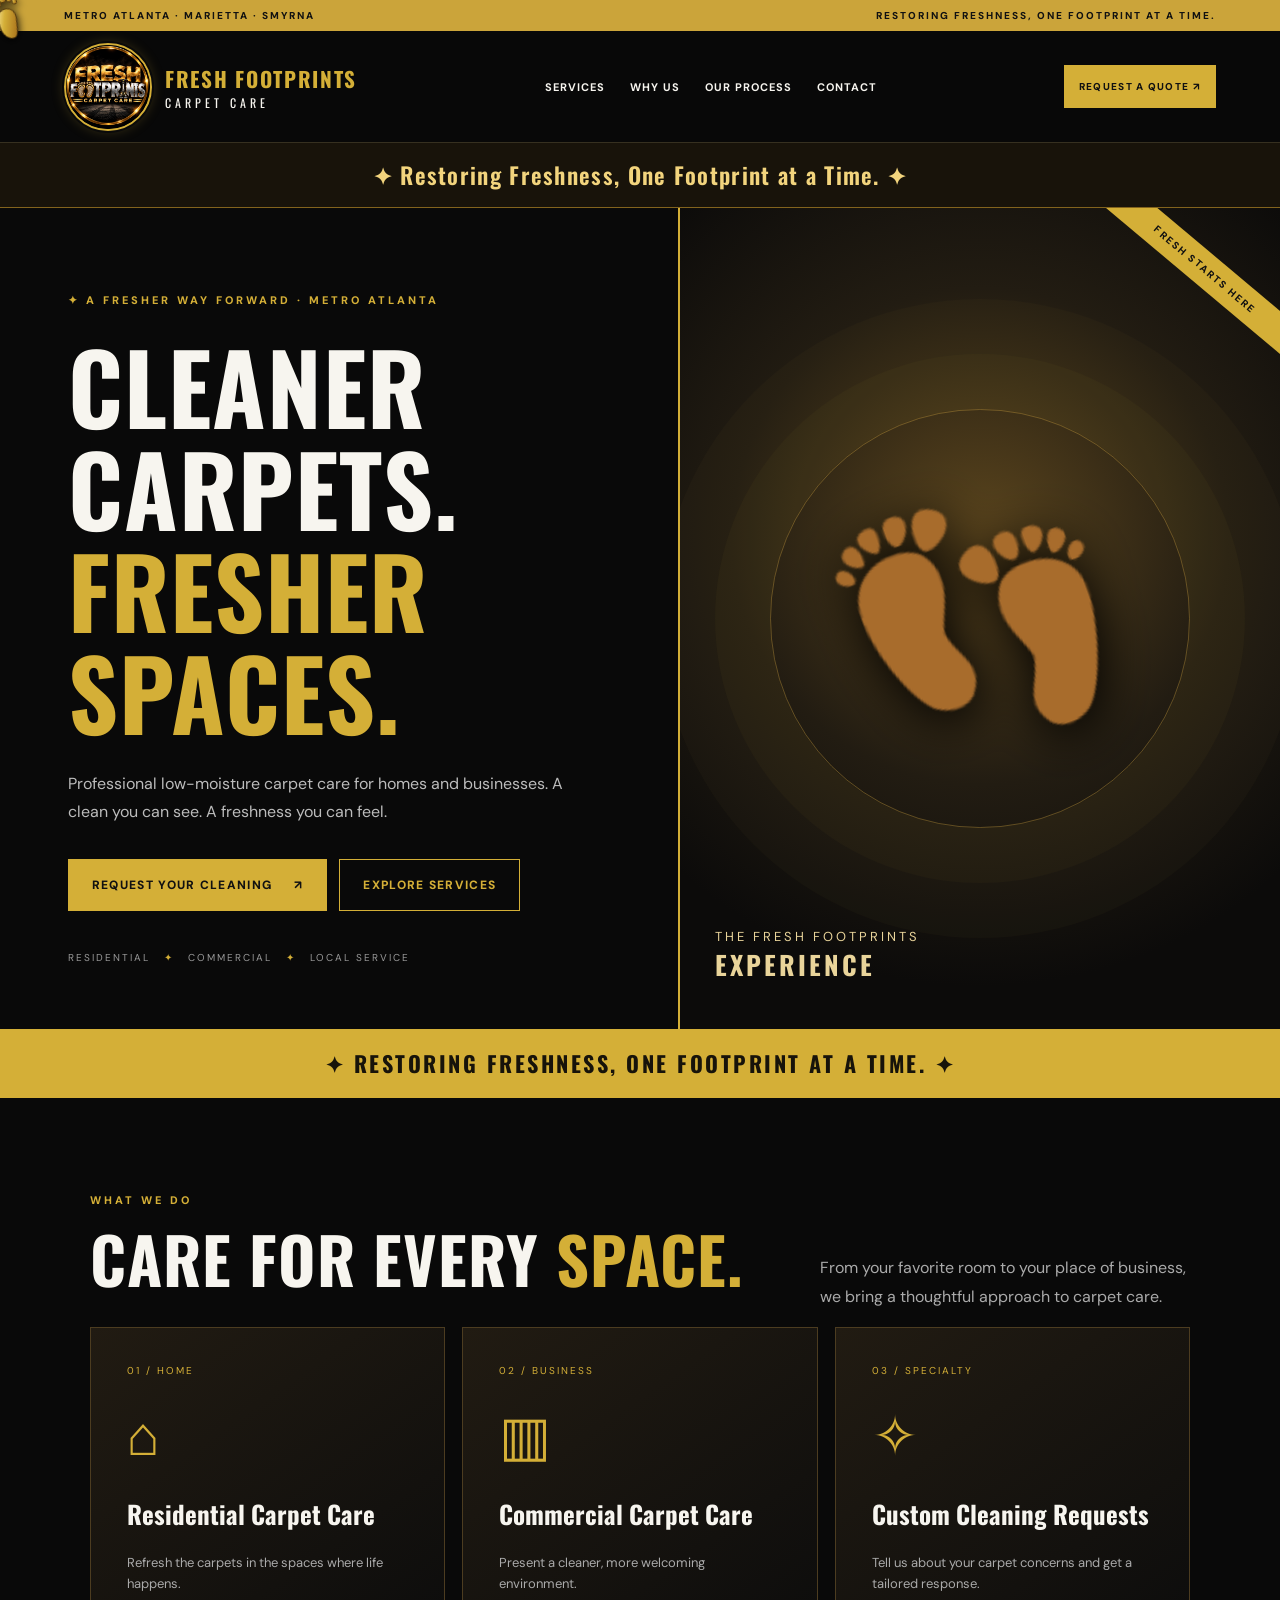
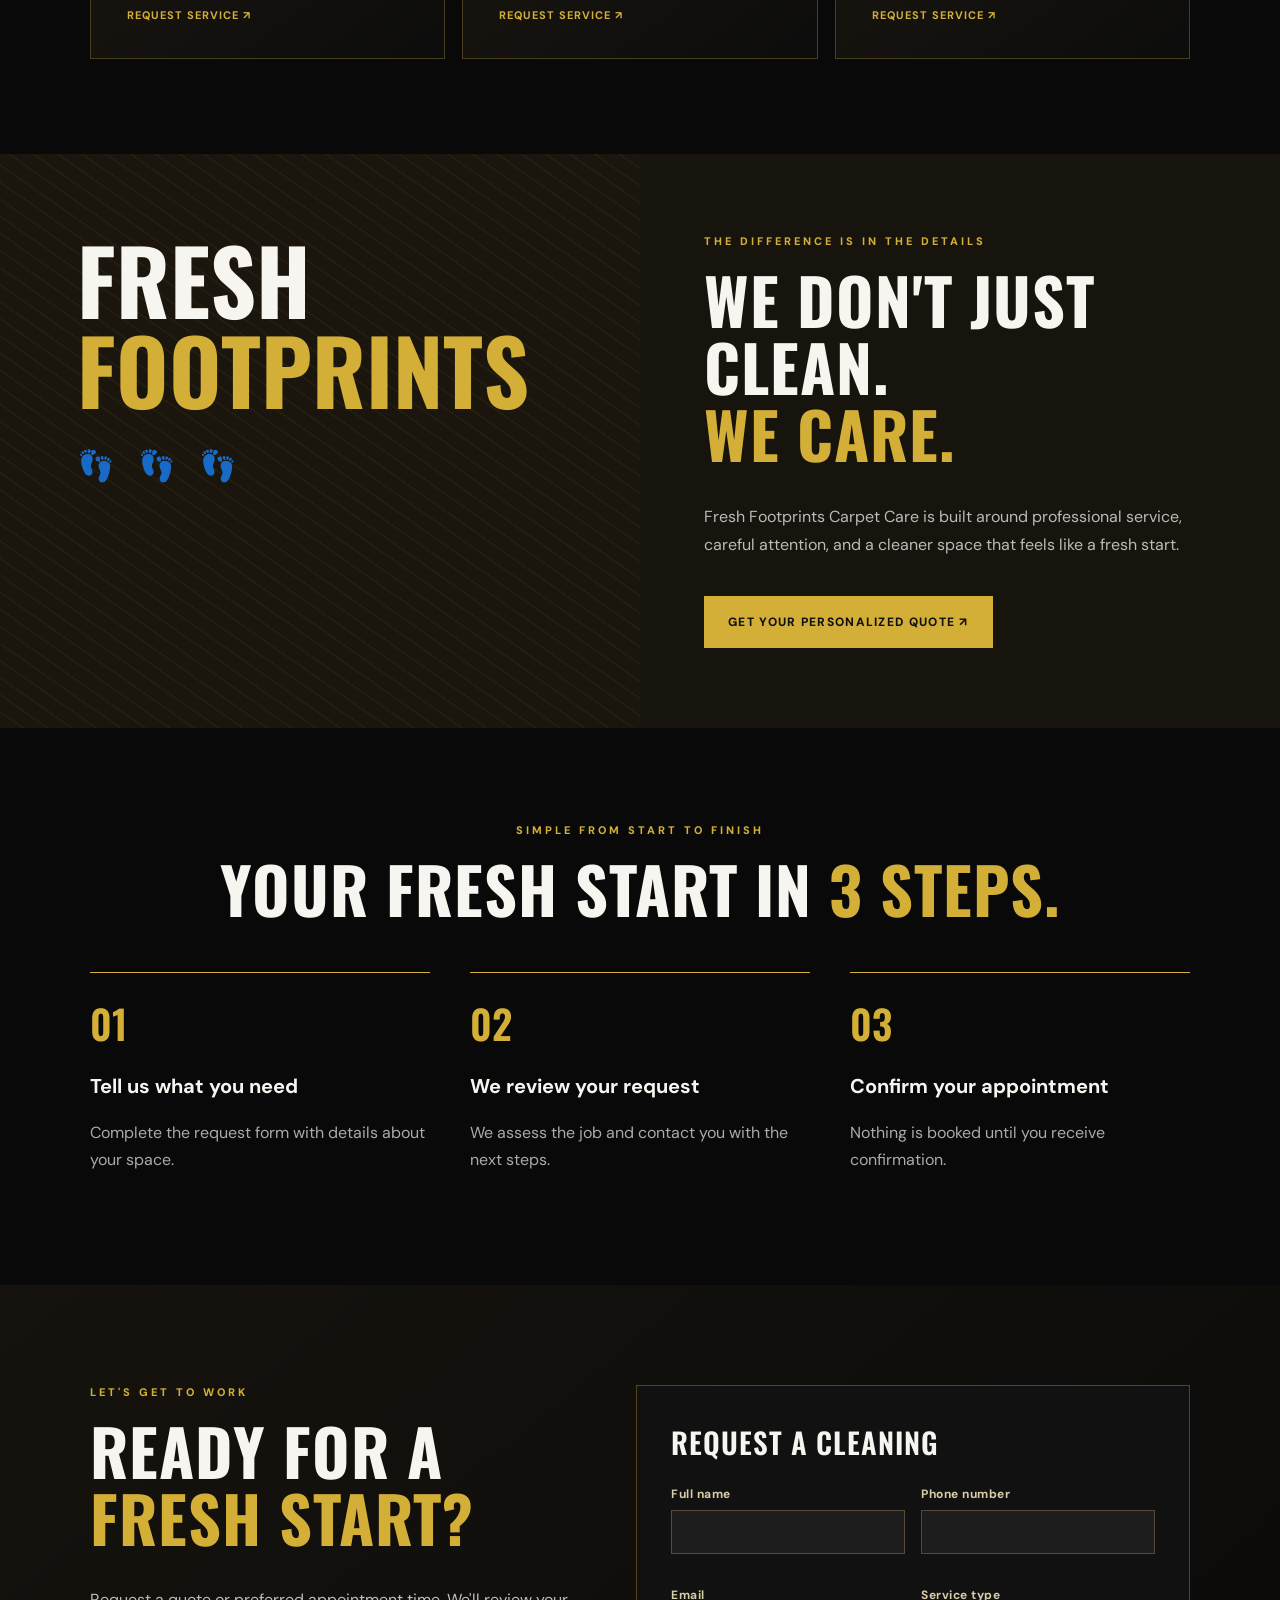
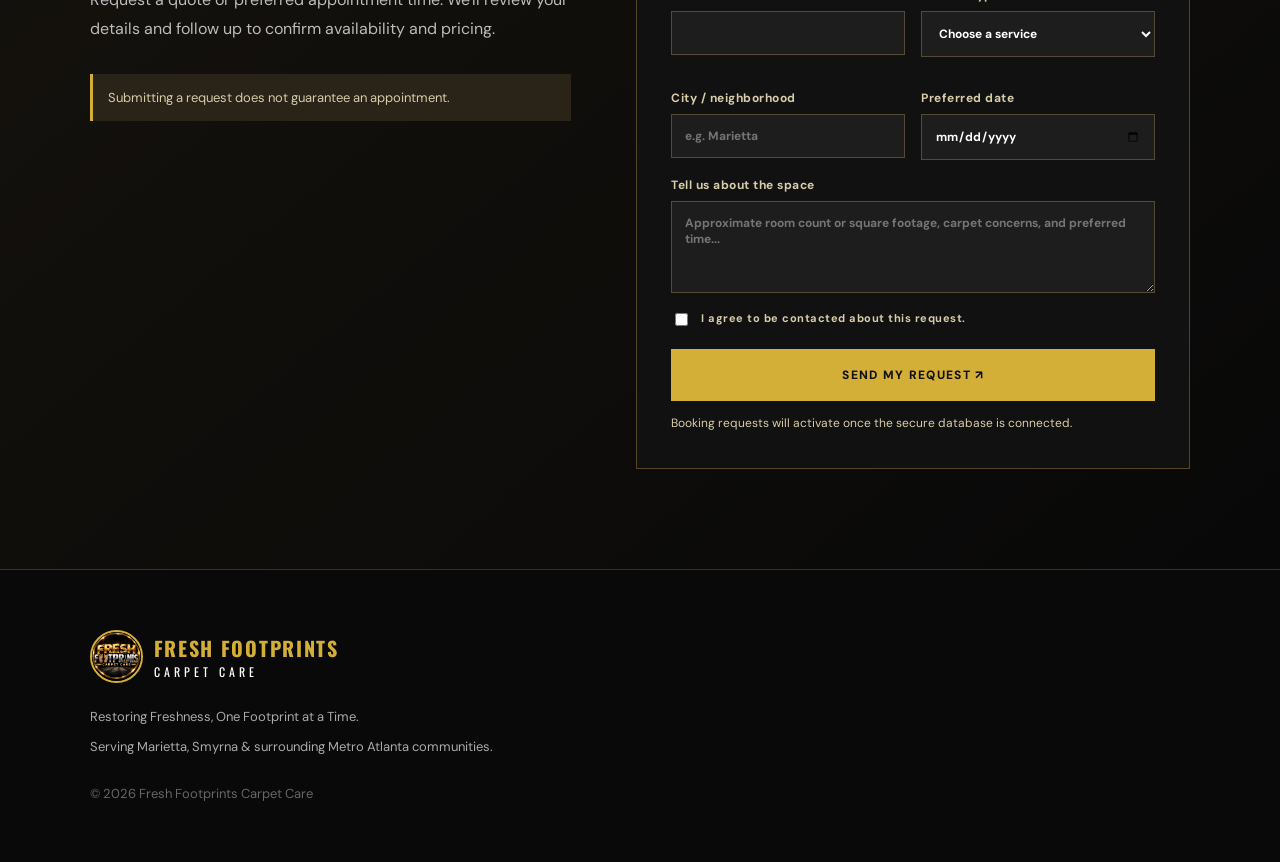
==== commit 72c329f5: "Add files via upload" ====
--- a/index.html
+++ b/index.html
@@ -1,10 +1,11 @@
 <!doctype html><html lang="en"><head><meta charset="utf-8"><meta name="viewport" content="width=device-width,initial-scale=1"><meta name="theme-color" content="#080808"><meta name="description" content="Fresh Footprints Carpet Care — professional low-moisture residential and commercial carpet care across Metro Atlanta."><title>Fresh Footprints Carpet Care | Metro Atlanta</title><link rel="stylesheet" href="style.css"></head><body>
 <div class="topbar">METRO ATLANTA · MARIETTA · SMYRNA <span>RESTORING FRESHNESS, ONE FOOTPRINT AT A TIME.</span></div>
 <header class="header"><a href="#home" class="brand" aria-label="Fresh Footprints Carpet Care home"><div class="mark"><img src="fresh-footprints-logo.jpg" alt="Fresh Footprints Carpet Care logo"></div><div><strong>FRESH FOOTPRINTS</strong><small>CARPET CARE</small></div></a><nav aria-label="Main navigation"><a href="#services">SERVICES</a><a href="#why">WHY US</a><a href="#process">OUR PROCESS</a><a href="#contact">CONTACT</a></nav><a class="btn small" href="#booking">REQUEST A QUOTE ↗</a></header>
+<div class="brand-promise">✦ Restoring Freshness, One Footprint at a Time. ✦</div>
 <main id="home"><section class="hero"><div class="hero-copy"><div class="eyebrow">✦ A FRESHER WAY FORWARD · METRO ATLANTA</div><h1>CLEANER<br>CARPETS.<br><em>FRESHER<br>SPACES.</em></h1><p>Professional low-moisture carpet care for homes and businesses. A clean you can see. A freshness you can feel.</p><div class="actions"><a class="btn" href="#booking">REQUEST YOUR CLEANING <span>↗</span></a><a class="btn outline" href="#services">EXPLORE SERVICES</a></div><div class="micro">RESIDENTIAL <span>✦</span> COMMERCIAL <span>✦</span> LOCAL SERVICE</div></div><div class="hero-visual"><div class="halo"></div><div class="large-foot">👣</div><div class="visual-tag">THE FRESH FOOTPRINTS<br><b>EXPERIENCE</b></div><div class="diagonal">FRESH STARTS HERE</div></div></section>
 <section class="ticker" aria-label="Brand slogan">✦ RESTORING FRESHNESS, ONE FOOTPRINT AT A TIME. ✦</section>
 <section id="services" class="section"><div class="section-head"><div><div class="eyebrow">WHAT WE DO</div><h2>CARE FOR EVERY <em>SPACE.</em></h2></div><p>From your favorite room to your place of business, we bring a thoughtful approach to carpet care.</p></div><div class="cards"><article><span>01 / HOME</span><div class="service-icon">⌂</div><h3>Residential Carpet Care</h3><p>Refresh the carpets in the spaces where life happens.</p><a href="#booking">REQUEST SERVICE ↗</a></article><article><span>02 / BUSINESS</span><div class="service-icon">▥</div><h3>Commercial Carpet Care</h3><p>Present a cleaner, more welcoming environment.</p><a href="#booking">REQUEST SERVICE ↗</a></article><article><span>03 / SPECIALTY</span><div class="service-icon">✧</div><h3>Custom Cleaning Requests</h3><p>Tell us about your carpet concerns and get a tailored response.</p><a href="#booking">REQUEST SERVICE ↗</a></article></div></section>
 <section id="why" class="feature"><div class="feature-art">FRESH<br><span>FOOTPRINTS</span><div class="footsteps">👣 &nbsp; 👣 &nbsp; 👣</div></div><div class="feature-copy"><div class="eyebrow">THE DIFFERENCE IS IN THE DETAILS</div><h2>WE DON'T JUST CLEAN.<br><em>WE CARE.</em></h2><p>Fresh Footprints Carpet Care is built around professional service, careful attention, and a cleaner space that feels like a fresh start.</p><a class="btn" href="#booking">GET YOUR PERSONALIZED QUOTE ↗</a></div></section>
 <section id="process" class="section process"><div class="eyebrow">SIMPLE FROM START TO FINISH</div><h2>YOUR FRESH START IN <em>3 STEPS.</em></h2><div class="steps"><div><b>01</b><h3>Tell us what you need</h3><p>Complete the request form with details about your space.</p></div><div><b>02</b><h3>We review your request</h3><p>We assess the job and contact you with the next steps.</p></div><div><b>03</b><h3>Confirm your appointment</h3><p>Nothing is booked until you receive confirmation.</p></div></div></section>
 <section id="booking" class="booking"><div><div class="eyebrow">LET'S GET TO WORK</div><h2>READY FOR A<br><em>FRESH START?</em></h2><p>Request a quote or preferred appointment time. We'll review your details and follow up to confirm availability and pricing.</p><div class="notice">Submitting a request does not guarantee an appointment.</div></div><form id="requestForm"><h3>REQUEST A CLEANING</h3><div class="formgrid"><label>Full name<input name="name" required maxlength="120" autocomplete="name"></label><label>Phone number<input name="phone" required maxlength="40" autocomplete="tel" inputmode="tel"></label><label>Email<input name="email" required type="email" maxlength="200" autocomplete="email"></label><label>Service type<select name="service" required><option value="">Choose a service</option><option>Residential carpet care</option><option>Commercial carpet care</option><option>Other carpet care request</option></select></label><label>City / neighborhood<input name="city" required maxlength="120" placeholder="e.g. Marietta"></label><label>Preferred date<input name="preferred_date" type="date" required></label></div><label>Tell us about the space<textarea name="details" rows="4" required maxlength="2000" placeholder="Approximate room count or square footage, carpet concerns, and preferred time..."></textarea></label><label class="consent"><input type="checkbox" required> I agree to be contacted about this request.</label><button class="btn submit" type="submit">SEND MY REQUEST ↗</button><p id="formStatus" role="status" aria-live="polite" class="status">Booking requests will activate once the secure database is connected.</p></form></section>
-</main><footer id="contact"><div class="brand"><div class="mark"><img src="fresh-footprints-logo.jpg" alt="Fresh Footprints Carpet Care logo"></div><div><strong>FRESH FOOTPRINTS</strong><small>CARPET CARE</small></div></div><p>Restoring Freshness, One Footprint at a Time.</p><p>Serving Marietta, Smyrna & surrounding Metro Atlanta communities.</p><div>© <span id="year"></span> Fresh Footprints Carpet Care</div></footer><div id="cursor" aria-hidden="true">👣</div><script src="config.js"></script><script src="script.js"></script></body></html>
+</main><footer id="contact"><div class="brand"><div class="mark"><img src="fresh-footprints-logo.jpg" alt="Fresh Footprints Carpet Care logo"></div><div><strong>FRESH FOOTPRINTS</strong><small>CARPET CARE</small></div></div><p>Restoring Freshness, One Footprint at a Time.</p><p>Serving Marietta, Smyrna & surrounding Metro Atlanta communities.</p><div>© <span id="year"></span> Fresh Footprints Carpet Care</div></footer><img id="cursor" src="footprint-cursor.svg" alt="" aria-hidden="true"><script src="config.js"></script><script src="script.js"></script></body></html>
--- a/style.css
+++ b/style.css
@@ -3,3 +3,34 @@
 /* Original brand logo */
 .mark{overflow:hidden;flex-shrink:0;background:#000;}
 .mark img{display:block;width:100%;height:100%;object-fit:cover;border-radius:50%;}
+
+/* Brand upgrade: prominent logo and readable slogan */
+.header{min-height:112px;height:auto;padding-top:10px;padding-bottom:10px}
+.header .mark{width:88px;height:88px;border:2px solid #d4af37;box-shadow:0 0 0 2px #0a0a0a,0 0 13px #d4af3740}
+.header .brand{min-width:0;gap:13px}
+.header .brand strong{font-size:21px}
+.header .brand small{font-size:12px}
+.brand-promise{padding:15px 20px;text-align:center;color:#f2d47d;background:#18130a;border-bottom:1px solid #82631d;font:600 clamp(15px,1.8vw,23px) Oswald,Arial,sans-serif;letter-spacing:1.3px}
+.topbar span{display:block}
+.ticker{font-weight:700;letter-spacing:2.5px;font-size:clamp(15px,2.5vw,22px);line-height:1.5}
+/* A brand-colored custom footprint pointer; never shown on touch devices */
+#cursor{position:fixed;top:0;left:0;width:38px;height:48px;z-index:100;pointer-events:none;display:none;object-fit:contain;transform:translate(-11px,-8px) rotate(-18deg);filter:drop-shadow(0 2px 4px #000)}
+.trail{position:fixed;pointer-events:none;z-index:99;width:23px;height:30px;object-fit:contain;animation:footprintFade .8s ease-out forwards;transform:translate(-10px,-10px) rotate(-18deg)}
+@keyframes footprintFade{to{opacity:0;transform:translate(-10px,-18px) rotate(-18deg) scale(.65)}}
+@media(pointer:fine) and (prefers-reduced-motion:no-preference){body,body a,body button,body input,body select,body textarea{cursor:none!important}#cursor{display:block}}
+@media(max-width:720px){
+.topbar{font-size:9px;padding:9px 5%}.topbar span{display:none}
+.header{height:auto;min-height:104px;padding:12px 4%;gap:10px}
+.header .mark{width:74px;height:74px}
+.header .brand{gap:8px;flex:1;min-width:0}
+.header .brand strong{font-size:clamp(11px,3.2vw,15px);line-height:1.2;letter-spacing:.6px}
+.header .brand small{font-size:9px;letter-spacing:1.2px}
+.header .btn.small{font-size:10px;padding:13px 11px;letter-spacing:.1px;max-width:122px;text-align:center;line-height:1.3;flex-shrink:0}
+.brand-promise{font-size:17px;padding:13px 16px;letter-spacing:.4px;line-height:1.35}
+.ticker{font-size:14px;letter-spacing:.5px;padding:17px 12px}
+}
+@media(max-width:370px){.header .mark{width:64px;height:64px}.header .brand strong{font-size:11px}.header .btn.small{font-size:9px;max-width:110px}}
+@media(pointer:coarse){#cursor,.trail{display:none!important}}
+@media(prefers-reduced-motion:reduce){#cursor,.trail{display:none!important}}
+
+.trail img{display:block;width:100%;height:100%}
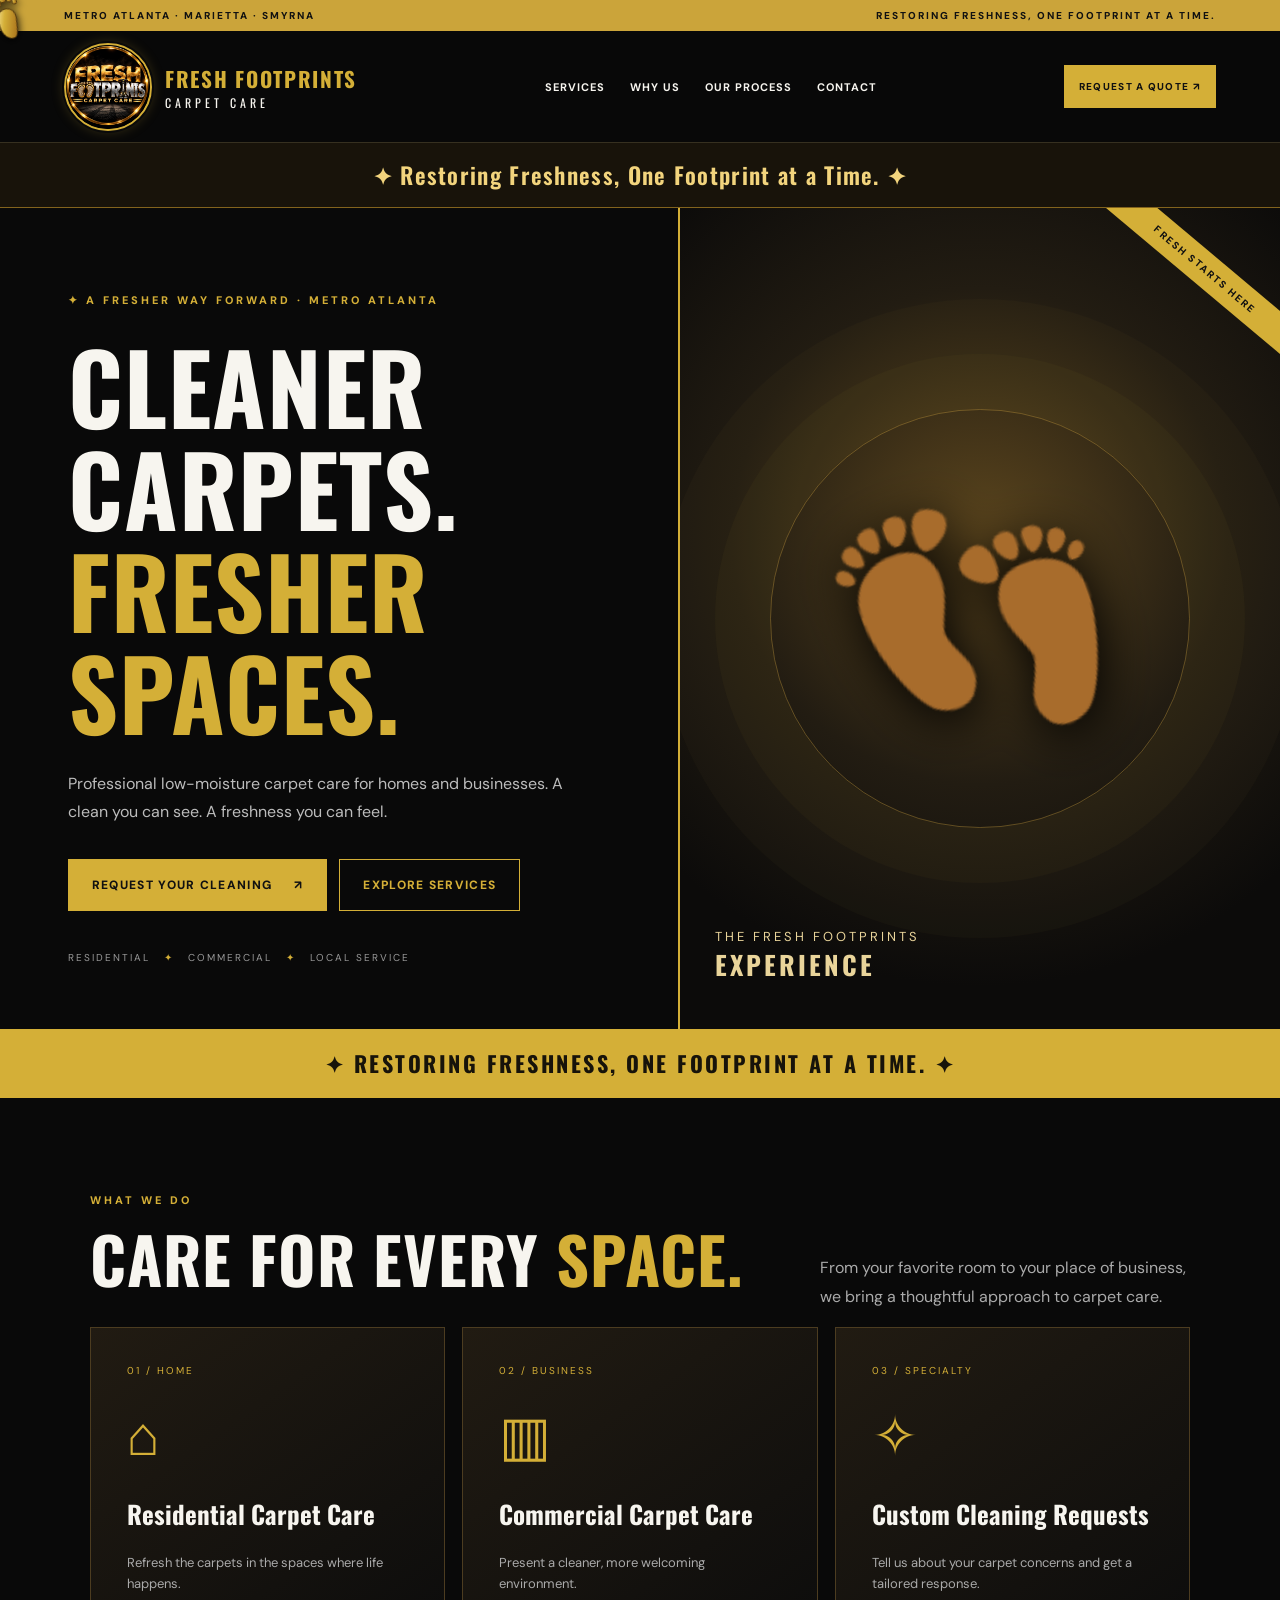
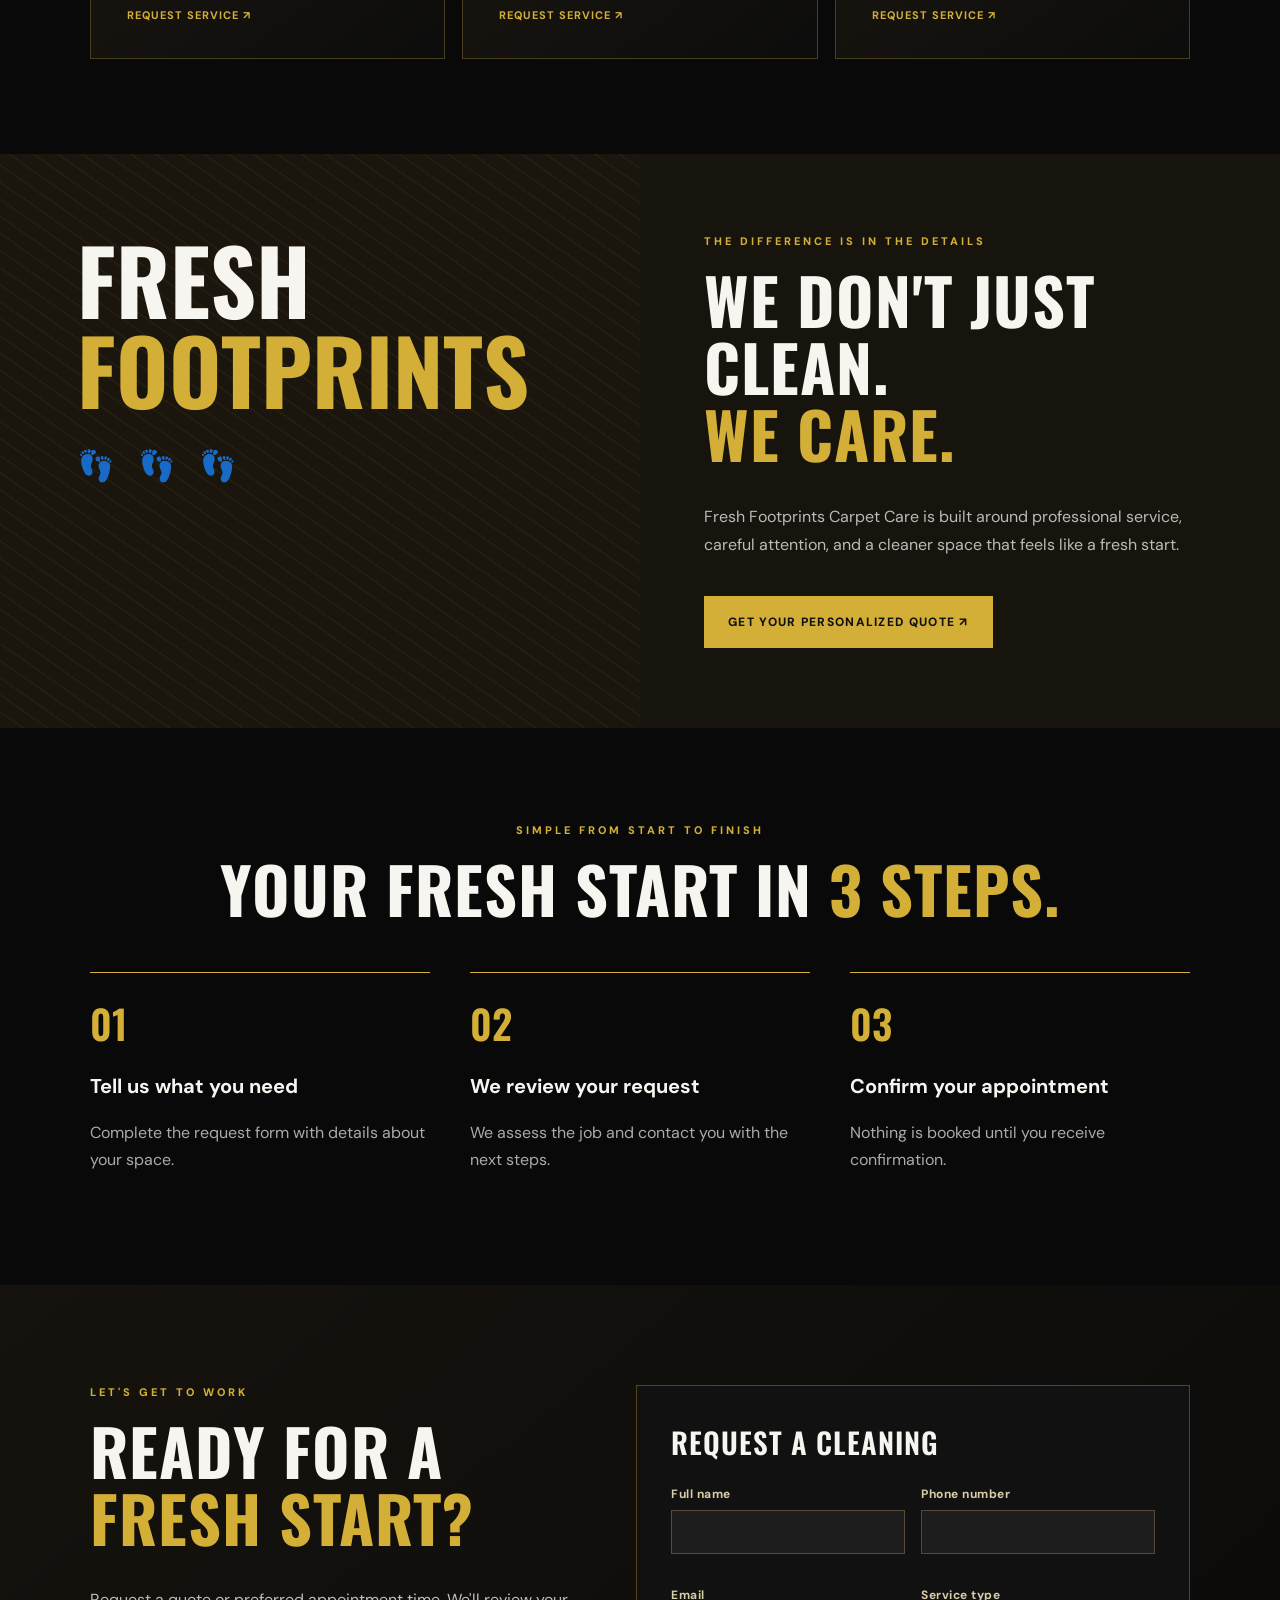
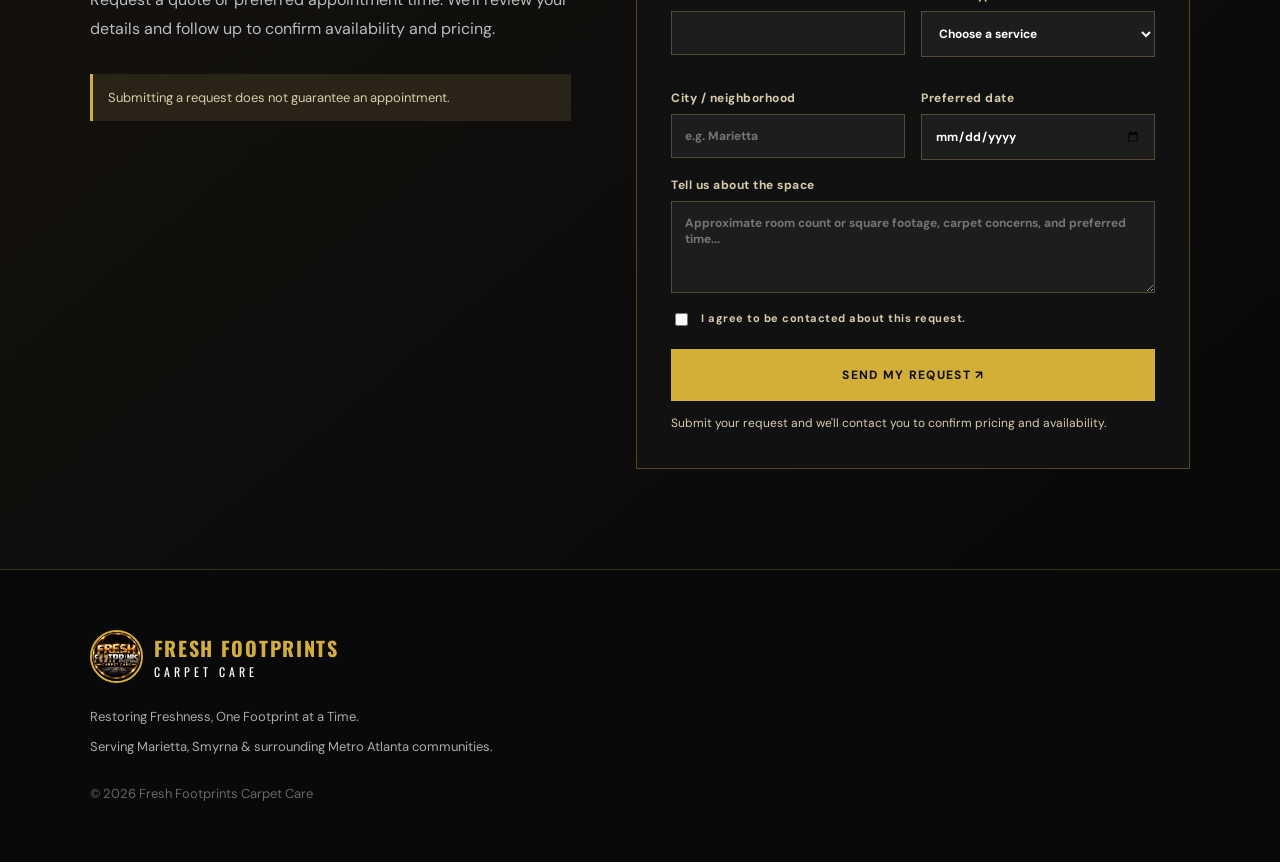
==== commit 495a3ee8: "Activate customer quote request form." ====
--- a/index.html
+++ b/index.html
@@ -7,5 +7,5 @@
 <section id="services" class="section"><div class="section-head"><div><div class="eyebrow">WHAT WE DO</div><h2>CARE FOR EVERY <em>SPACE.</em></h2></div><p>From your favorite room to your place of business, we bring a thoughtful approach to carpet care.</p></div><div class="cards"><article><span>01 / HOME</span><div class="service-icon">⌂</div><h3>Residential Carpet Care</h3><p>Refresh the carpets in the spaces where life happens.</p><a href="#booking">REQUEST SERVICE ↗</a></article><article><span>02 / BUSINESS</span><div class="service-icon">▥</div><h3>Commercial Carpet Care</h3><p>Present a cleaner, more welcoming environment.</p><a href="#booking">REQUEST SERVICE ↗</a></article><article><span>03 / SPECIALTY</span><div class="service-icon">✧</div><h3>Custom Cleaning Requests</h3><p>Tell us about your carpet concerns and get a tailored response.</p><a href="#booking">REQUEST SERVICE ↗</a></article></div></section>
 <section id="why" class="feature"><div class="feature-art">FRESH<br><span>FOOTPRINTS</span><div class="footsteps">👣 &nbsp; 👣 &nbsp; 👣</div></div><div class="feature-copy"><div class="eyebrow">THE DIFFERENCE IS IN THE DETAILS</div><h2>WE DON'T JUST CLEAN.<br><em>WE CARE.</em></h2><p>Fresh Footprints Carpet Care is built around professional service, careful attention, and a cleaner space that feels like a fresh start.</p><a class="btn" href="#booking">GET YOUR PERSONALIZED QUOTE ↗</a></div></section>
 <section id="process" class="section process"><div class="eyebrow">SIMPLE FROM START TO FINISH</div><h2>YOUR FRESH START IN <em>3 STEPS.</em></h2><div class="steps"><div><b>01</b><h3>Tell us what you need</h3><p>Complete the request form with details about your space.</p></div><div><b>02</b><h3>We review your request</h3><p>We assess the job and contact you with the next steps.</p></div><div><b>03</b><h3>Confirm your appointment</h3><p>Nothing is booked until you receive confirmation.</p></div></div></section>
-<section id="booking" class="booking"><div><div class="eyebrow">LET'S GET TO WORK</div><h2>READY FOR A<br><em>FRESH START?</em></h2><p>Request a quote or preferred appointment time. We'll review your details and follow up to confirm availability and pricing.</p><div class="notice">Submitting a request does not guarantee an appointment.</div></div><form id="requestForm"><h3>REQUEST A CLEANING</h3><div class="formgrid"><label>Full name<input name="name" required maxlength="120" autocomplete="name"></label><label>Phone number<input name="phone" required maxlength="40" autocomplete="tel" inputmode="tel"></label><label>Email<input name="email" required type="email" maxlength="200" autocomplete="email"></label><label>Service type<select name="service" required><option value="">Choose a service</option><option>Residential carpet care</option><option>Commercial carpet care</option><option>Other carpet care request</option></select></label><label>City / neighborhood<input name="city" required maxlength="120" placeholder="e.g. Marietta"></label><label>Preferred date<input name="preferred_date" type="date" required></label></div><label>Tell us about the space<textarea name="details" rows="4" required maxlength="2000" placeholder="Approximate room count or square footage, carpet concerns, and preferred time..."></textarea></label><label class="consent"><input type="checkbox" required> I agree to be contacted about this request.</label><button class="btn submit" type="submit">SEND MY REQUEST ↗</button><p id="formStatus" role="status" aria-live="polite" class="status">Booking requests will activate once the secure database is connected.</p></form></section>
+<section id="booking" class="booking"><div><div class="eyebrow">LET'S GET TO WORK</div><h2>READY FOR A<br><em>FRESH START?</em></h2><p>Request a quote or preferred appointment time. We'll review your details and follow up to confirm availability and pricing.</p><div class="notice">Submitting a request does not guarantee an appointment.</div></div><form id="requestForm" action="https://formsubmit.co/freshfootprintscarpetcare@gmail.com" method="POST"><h3>REQUEST A CLEANING</h3><div class="formgrid"><label>Full name<input name="name" required maxlength="120" autocomplete="name"></label><label>Phone number<input name="phone" required maxlength="40" autocomplete="tel" inputmode="tel"></label><label>Email<input name="email" required type="email" maxlength="200" autocomplete="email"></label><label>Service type<select name="service" required><option value="">Choose a service</option><option>Residential carpet care</option><option>Commercial carpet care</option><option>Other carpet care request</option></select></label><label>City / neighborhood<input name="city" required maxlength="120" placeholder="e.g. Marietta"></label><label>Preferred date<input name="preferred_date" type="date" required></label></div><label>Tell us about the space<textarea name="details" rows="4" required maxlength="2000" placeholder="Approximate room count or square footage, carpet concerns, and preferred time..."></textarea></label><label class="consent"><input type="checkbox" required> I agree to be contacted about this request.</label><button class="btn submit" type="submit">SEND MY REQUEST ↗</button><p id="formStatus" role="status" aria-live="polite" class="status">Submit your request and we'll contact you to confirm pricing and availability.</p></form></section>
 </main><footer id="contact"><div class="brand"><div class="mark"><img src="fresh-footprints-logo.jpg" alt="Fresh Footprints Carpet Care logo"></div><div><strong>FRESH FOOTPRINTS</strong><small>CARPET CARE</small></div></div><p>Restoring Freshness, One Footprint at a Time.</p><p>Serving Marietta, Smyrna & surrounding Metro Atlanta communities.</p><div>© <span id="year"></span> Fresh Footprints Carpet Care</div></footer><img id="cursor" src="footprint-cursor.svg" alt="" aria-hidden="true"><script src="config.js"></script><script src="script.js"></script></body></html>
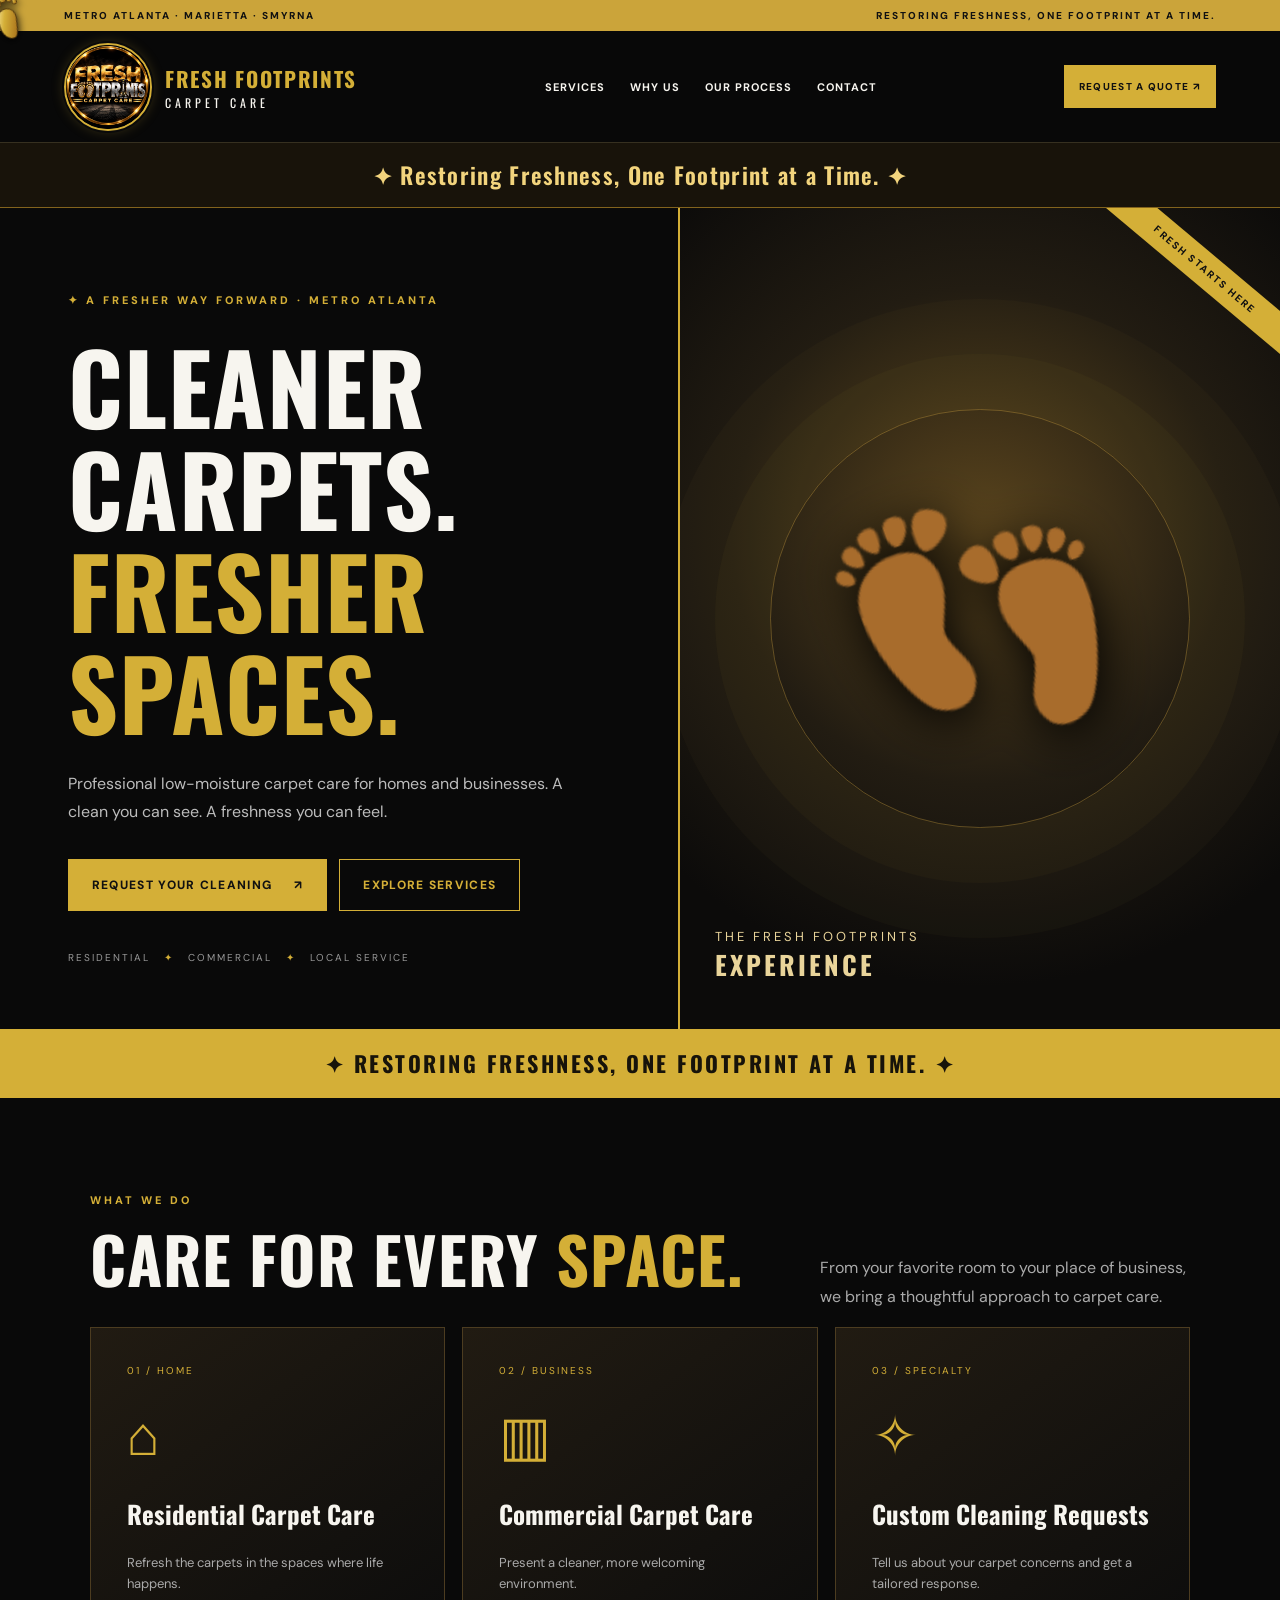
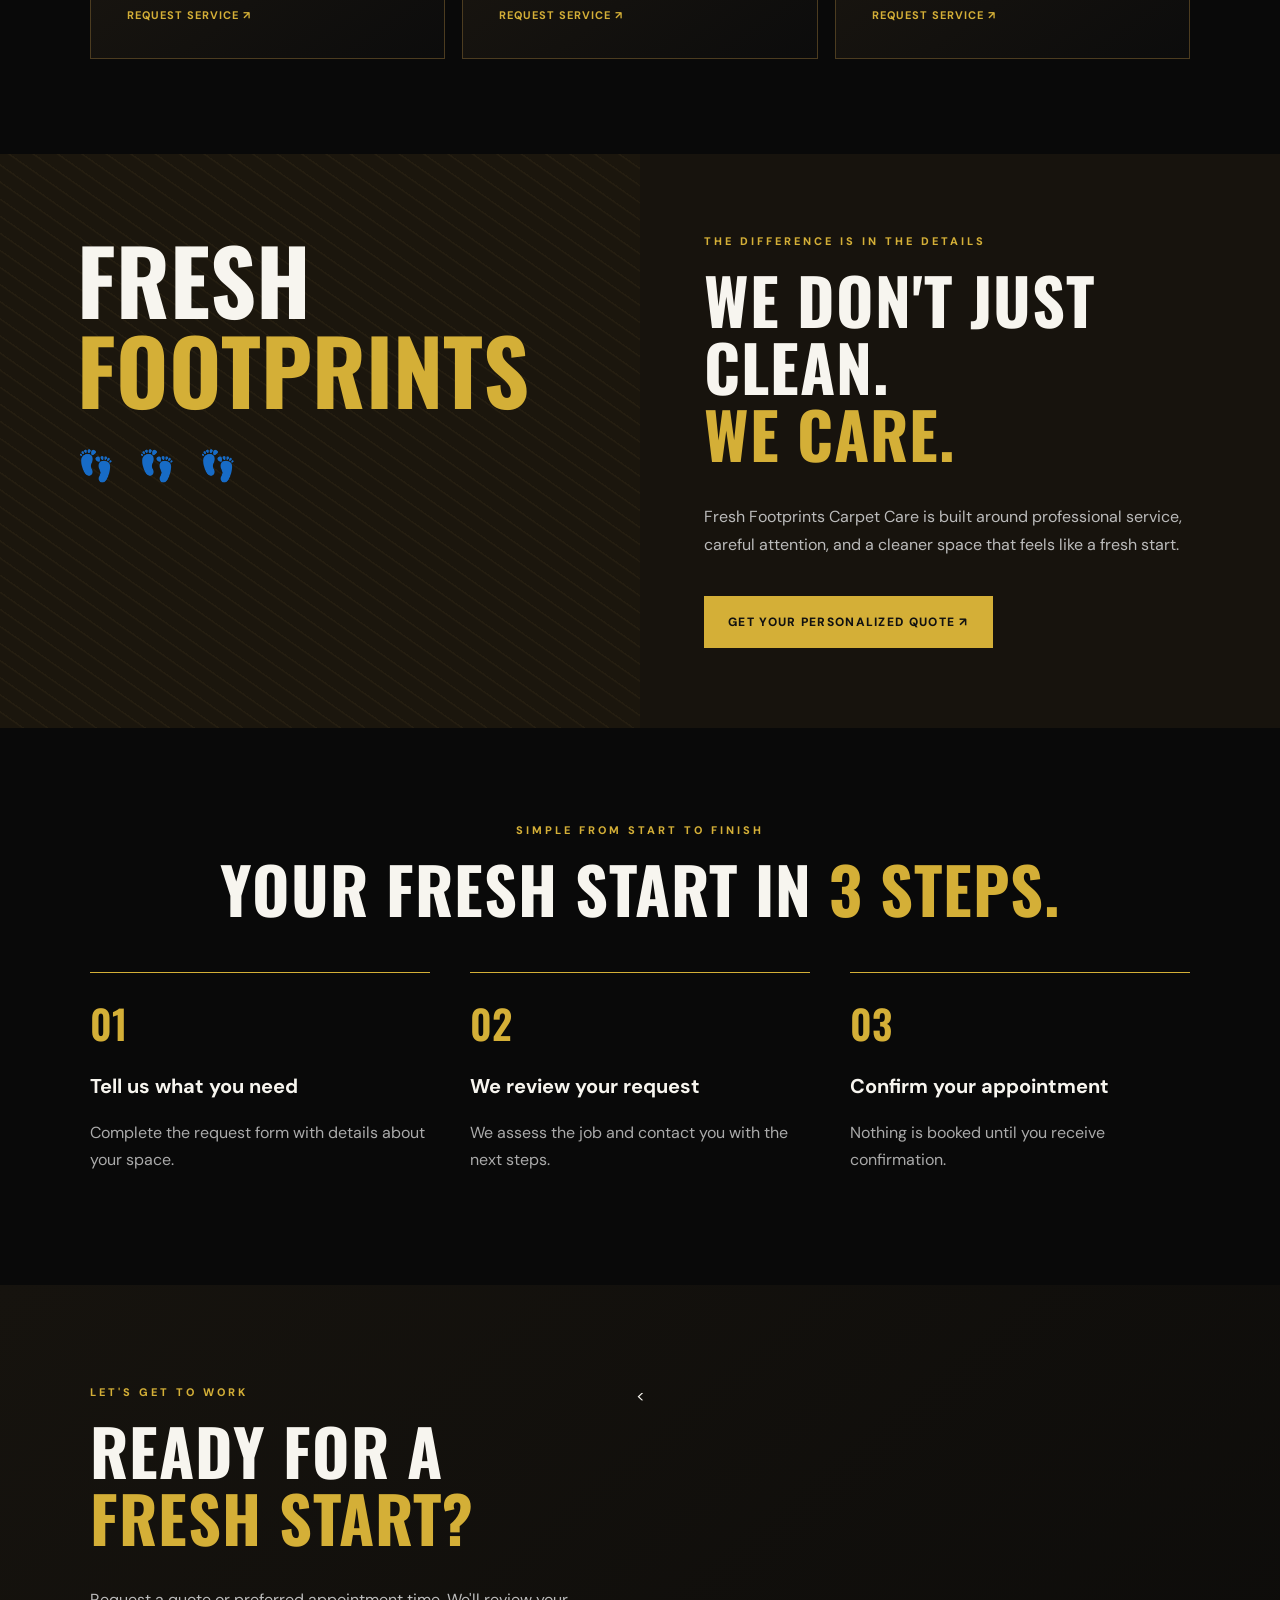
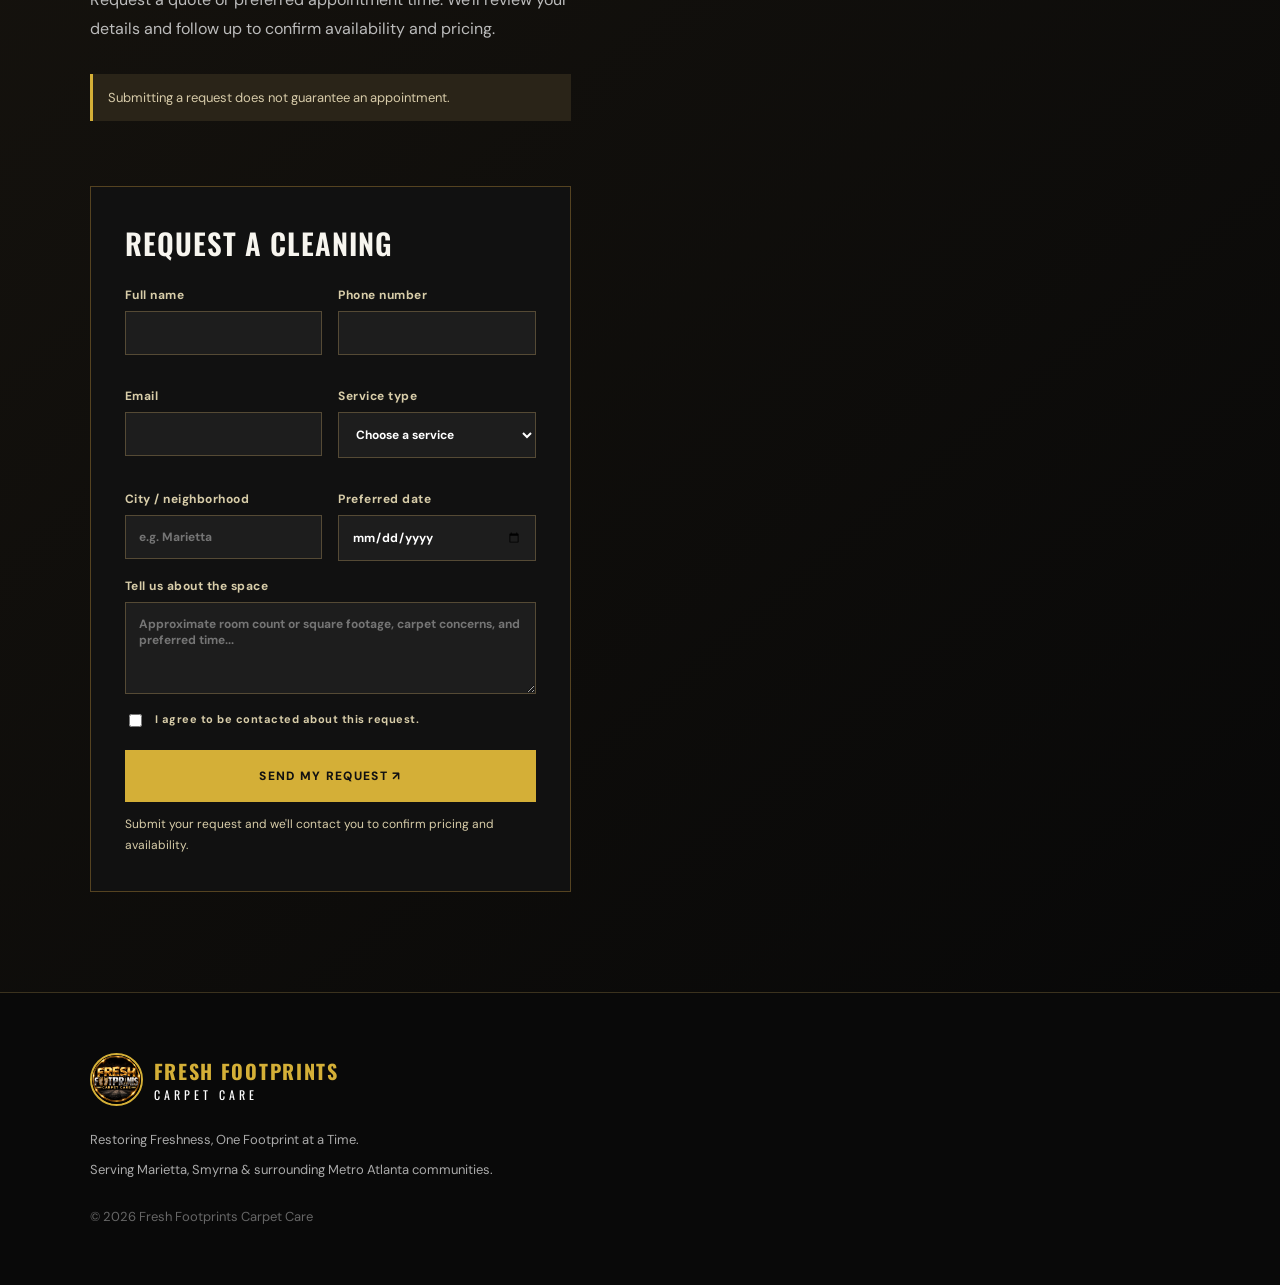
==== commit f130d0a8: "Fix duplicate booking section in index.html" ====
--- a/index.html
+++ b/index.html
@@ -7,5 +7,19 @@
 <section id="services" class="section"><div class="section-head"><div><div class="eyebrow">WHAT WE DO</div><h2>CARE FOR EVERY <em>SPACE.</em></h2></div><p>From your favorite room to your place of business, we bring a thoughtful approach to carpet care.</p></div><div class="cards"><article><span>01 / HOME</span><div class="service-icon">⌂</div><h3>Residential Carpet Care</h3><p>Refresh the carpets in the spaces where life happens.</p><a href="#booking">REQUEST SERVICE ↗</a></article><article><span>02 / BUSINESS</span><div class="service-icon">▥</div><h3>Commercial Carpet Care</h3><p>Present a cleaner, more welcoming environment.</p><a href="#booking">REQUEST SERVICE ↗</a></article><article><span>03 / SPECIALTY</span><div class="service-icon">✧</div><h3>Custom Cleaning Requests</h3><p>Tell us about your carpet concerns and get a tailored response.</p><a href="#booking">REQUEST SERVICE ↗</a></article></div></section>
 <section id="why" class="feature"><div class="feature-art">FRESH<br><span>FOOTPRINTS</span><div class="footsteps">👣 &nbsp; 👣 &nbsp; 👣</div></div><div class="feature-copy"><div class="eyebrow">THE DIFFERENCE IS IN THE DETAILS</div><h2>WE DON'T JUST CLEAN.<br><em>WE CARE.</em></h2><p>Fresh Footprints Carpet Care is built around professional service, careful attention, and a cleaner space that feels like a fresh start.</p><a class="btn" href="#booking">GET YOUR PERSONALIZED QUOTE ↗</a></div></section>
 <section id="process" class="section process"><div class="eyebrow">SIMPLE FROM START TO FINISH</div><h2>YOUR FRESH START IN <em>3 STEPS.</em></h2><div class="steps"><div><b>01</b><h3>Tell us what you need</h3><p>Complete the request form with details about your space.</p></div><div><b>02</b><h3>We review your request</h3><p>We assess the job and contact you with the next steps.</p></div><div><b>03</b><h3>Confirm your appointment</h3><p>Nothing is booked until you receive confirmation.</p></div></div></section>
-<section id="booking" class="booking"><div><div class="eyebrow">LET'S GET TO WORK</div><h2>READY FOR A<br><em>FRESH START?</em></h2><p>Request a quote or preferred appointment time. We'll review your details and follow up to confirm availability and pricing.</p><div class="notice">Submitting a request does not guarantee an appointment.</div></div><form id="requestForm" action="https://formsubmit.co/freshfootprintscarpetcare@gmail.com" method="POST"><h3>REQUEST A CLEANING</h3><div class="formgrid"><label>Full name<input name="name" required maxlength="120" autocomplete="name"></label><label>Phone number<input name="phone" required maxlength="40" autocomplete="tel" inputmode="tel"></label><label>Email<input name="email" required type="email" maxlength="200" autocomplete="email"></label><label>Service type<select name="service" required><option value="">Choose a service</option><option>Residential carpet care</option><option>Commercial carpet care</option><option>Other carpet care request</option></select></label><label>City / neighborhood<input name="city" required maxlength="120" placeholder="e.g. Marietta"></label><label>Preferred date<input name="preferred_date" type="date" required></label></div><label>Tell us about the space<textarea name="details" rows="4" required maxlength="2000" placeholder="Approximate room count or square footage, carpet concerns, and preferred time..."></textarea></label><label class="consent"><input type="checkbox" required> I agree to be contacted about this request.</label><button class="btn submit" type="submit">SEND MY REQUEST ↗</button><p id="formStatus" role="status" aria-live="polite" class="status">Submit your request and we'll contact you to confirm pricing and availability.</p></form></section>
+<section id="booking" class="booking"><div><div class="eyebrow">LET'S GET TO WORK</div><h2>READY FOR A<br><em>FRESH START?</em></h2><p>Request a quote or preferred appointment time. We'll review your details and follow up to confirm availability and pricing.</p><div class="notice">Submitting a request does not guarantee an appointment.</div></div><
+
+<form id="requestForm"
+
+action="https://formsubmit.co/freshfootprintscarpetcare@gmail.com"
+
+method="POST">
+
+<input type="hidden"
+
+name="_autoresponse"
+
+value="Thank you for choosing Fresh Footprints Carpet Care! We received your cleaning request. Our team will contact you soon to discuss pricing and availability. Your appointment is not confirmed until we contact you.">
+
+<input type="hidden" name="_next" value="https://mrfreshfootprints.github.io/Fresh-footprints-carpet-care/thank-you.html"><h3>REQUEST A CLEANING</h3><div class="formgrid"><label>Full name<input name="name" required maxlength="120" autocomplete="name"></label><label>Phone number<input name="phone" required maxlength="40" autocomplete="tel" inputmode="tel"></label><label>Email<input name="email" required type="email" maxlength="200" autocomplete="email"></label><label>Service type<select name="service" required><option value="">Choose a service</option><option>Residential carpet care</option><option>Commercial carpet care</option><option>Other carpet care request</option></select></label><label>City / neighborhood<input name="city" required maxlength="120" placeholder="e.g. Marietta"></label><label>Preferred date<input name="preferred_date" type="date" required></label></div><label>Tell us about the space<textarea name="details" rows="4" required maxlength="2000" placeholder="Approximate room count or square footage, carpet concerns, and preferred time..."></textarea></label><label class="consent"><input type="checkbox" required> I agree to be contacted about this request.</label><button class="btn submit" type="submit">SEND MY REQUEST ↗</button><p id="formStatus" role="status" aria-live="polite" class="status">Submit your request and we'll contact you to confirm pricing and availability.</p></form></section>
 </main><footer id="contact"><div class="brand"><div class="mark"><img src="fresh-footprints-logo.jpg" alt="Fresh Footprints Carpet Care logo"></div><div><strong>FRESH FOOTPRINTS</strong><small>CARPET CARE</small></div></div><p>Restoring Freshness, One Footprint at a Time.</p><p>Serving Marietta, Smyrna & surrounding Metro Atlanta communities.</p><div>© <span id="year"></span> Fresh Footprints Carpet Care</div></footer><img id="cursor" src="footprint-cursor.svg" alt="" aria-hidden="true"><script src="config.js"></script><script src="script.js"></script></body></html>
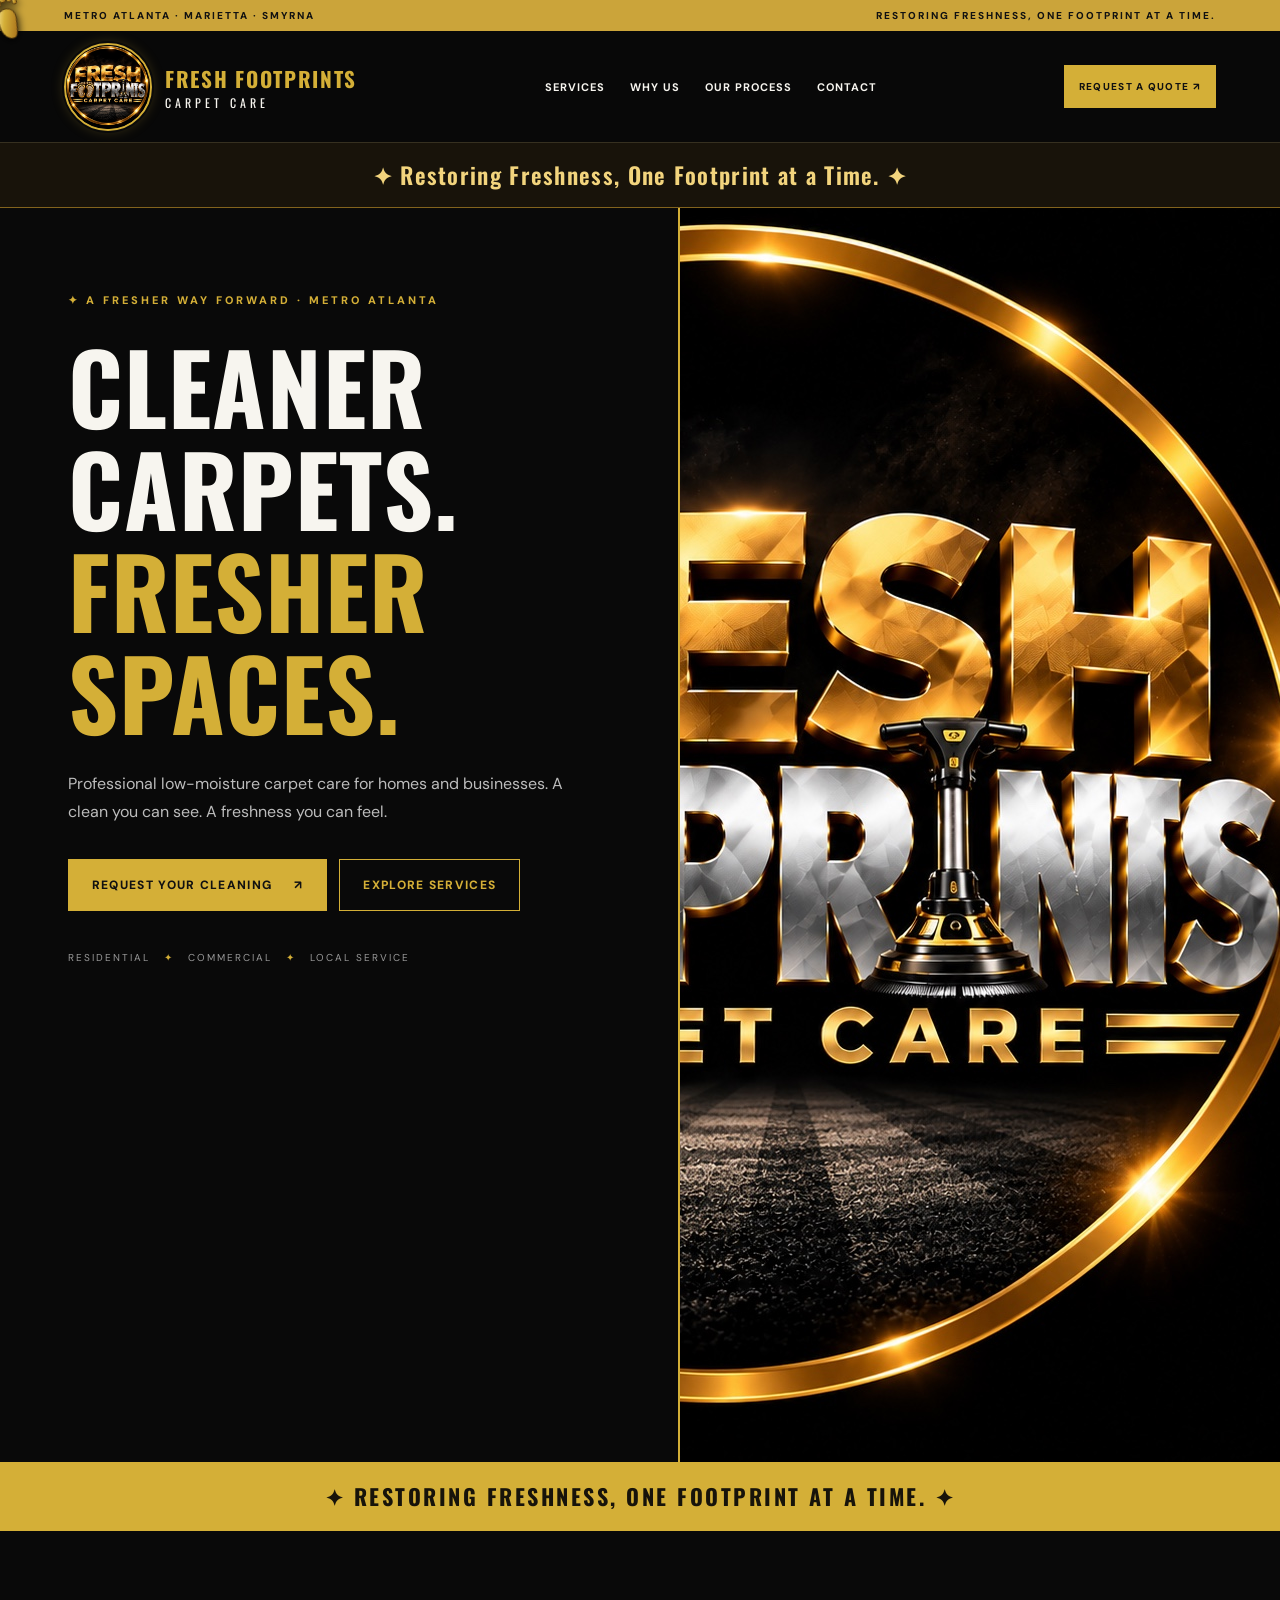
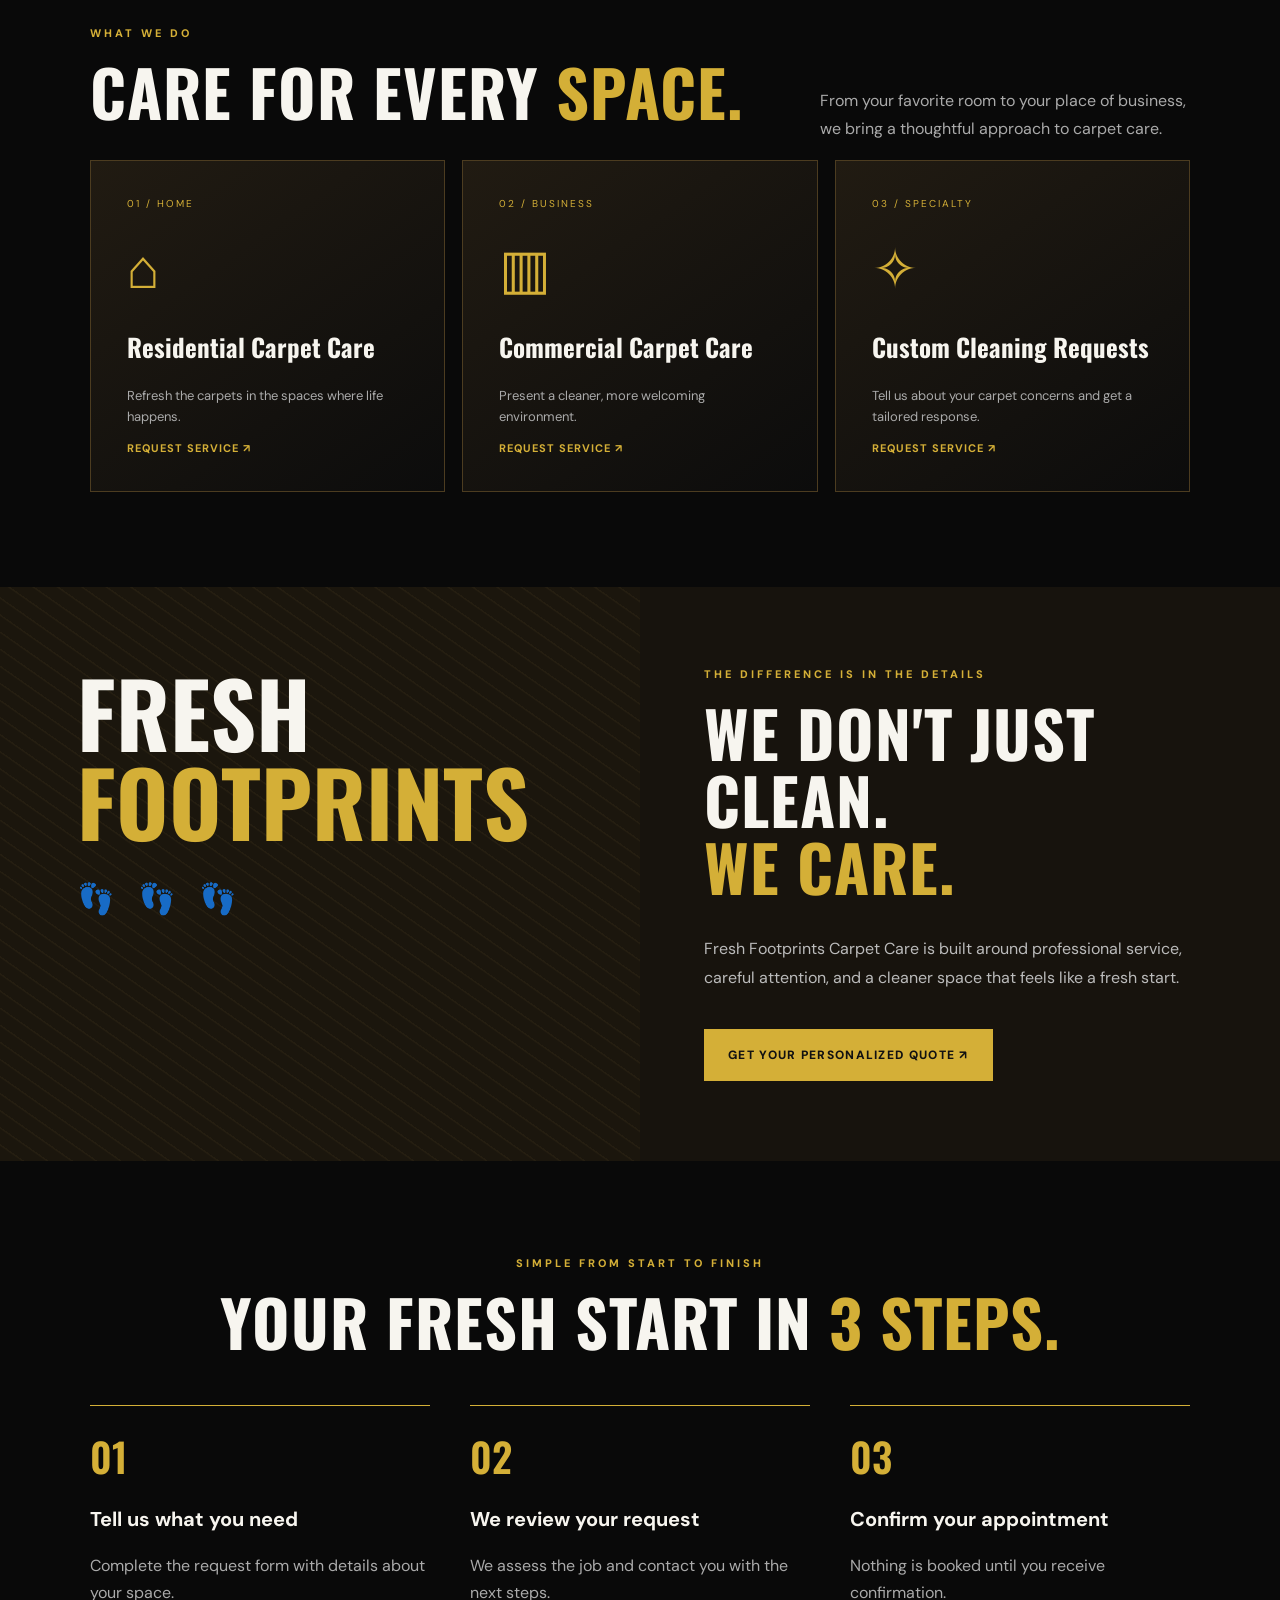
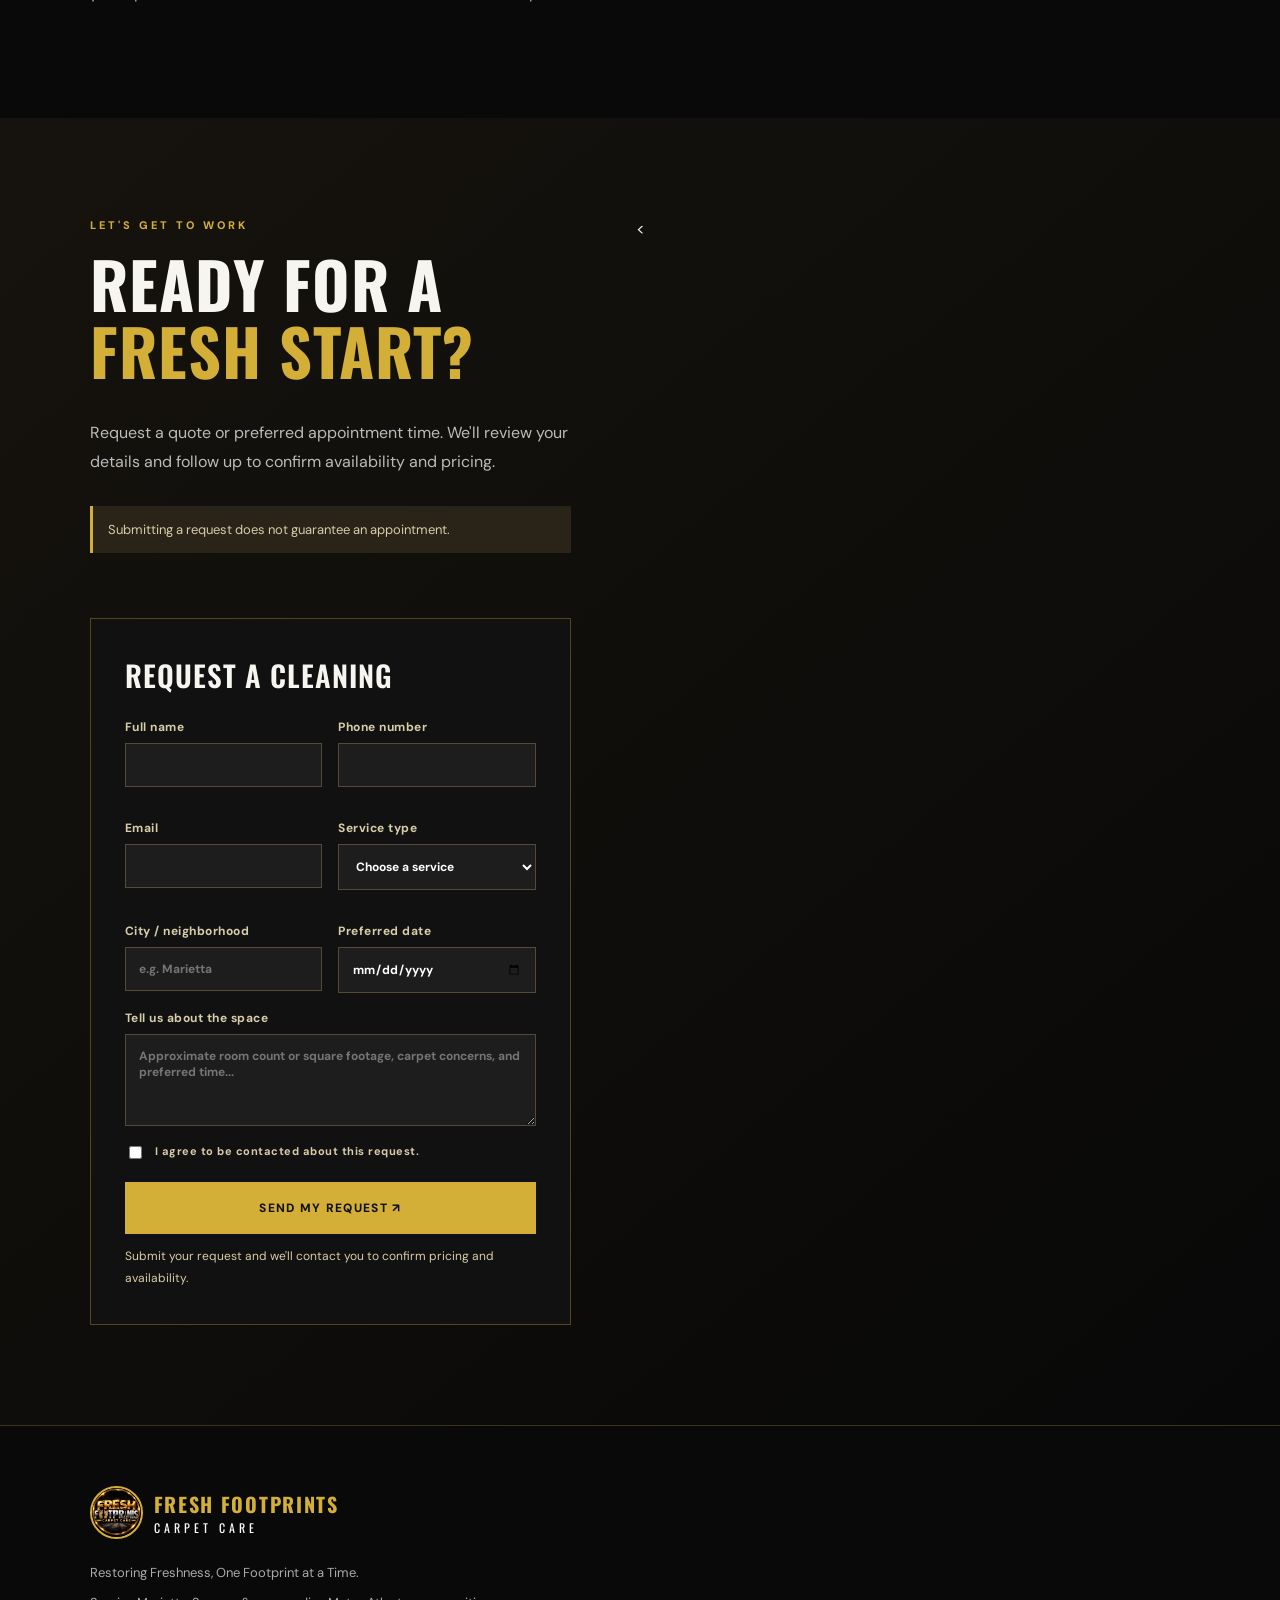
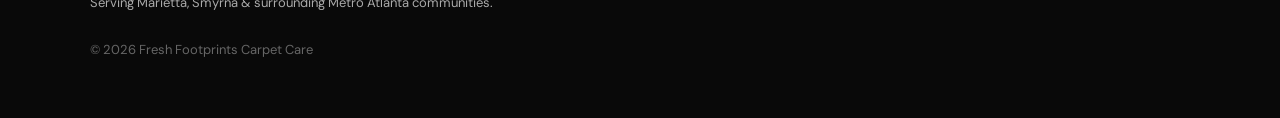
==== commit 5126d9ee: "Update index.html" ====
--- a/index.html
+++ b/index.html
@@ -2,7 +2,57 @@
 <div class="topbar">METRO ATLANTA · MARIETTA · SMYRNA <span>RESTORING FRESHNESS, ONE FOOTPRINT AT A TIME.</span></div>
 <header class="header"><a href="#home" class="brand" aria-label="Fresh Footprints Carpet Care home"><div class="mark"><img src="fresh-footprints-logo.jpg" alt="Fresh Footprints Carpet Care logo"></div><div><strong>FRESH FOOTPRINTS</strong><small>CARPET CARE</small></div></a><nav aria-label="Main navigation"><a href="#services">SERVICES</a><a href="#why">WHY US</a><a href="#process">OUR PROCESS</a><a href="#contact">CONTACT</a></nav><a class="btn small" href="#booking">REQUEST A QUOTE ↗</a></header>
 <div class="brand-promise">✦ Restoring Freshness, One Footprint at a Time. ✦</div>
-<main id="home"><section class="hero"><div class="hero-copy"><div class="eyebrow">✦ A FRESHER WAY FORWARD · METRO ATLANTA</div><h1>CLEANER<br>CARPETS.<br><em>FRESHER<br>SPACES.</em></h1><p>Professional low-moisture carpet care for homes and businesses. A clean you can see. A freshness you can feel.</p><div class="actions"><a class="btn" href="#booking">REQUEST YOUR CLEANING <span>↗</span></a><a class="btn outline" href="#services">EXPLORE SERVICES</a></div><div class="micro">RESIDENTIAL <span>✦</span> COMMERCIAL <span>✦</span> LOCAL SERVICE</div></div><div class="hero-visual"><div class="halo"></div><div class="large-foot">👣</div><div class="visual-tag">THE FRESH FOOTPRINTS<br><b>EXPERIENCE</b></div><div class="diagonal">FRESH STARTS HERE</div></div></section>
+
+
+<main id="home">
+
+<section class="hero">
+
+  <div class="hero-copy">
+
+    <div class="eyebrow">✦ A FRESHER WAY FORWARD · METRO ATLANTA</div>
+
+    <h1>CLEANER<br>CARPETS.<br><em>FRESHER<br>SPACES.</em></h1>
+
+    <p>Professional low-moisture carpet care for homes and businesses. A clean you can see. A freshness you can feel.</p>
+
+    <div class="actions">
+
+      <a class="btn" href="#booking">REQUEST YOUR CLEANING <span>↗</span></a>
+
+      <a class="btn outline" href="#services">EXPLORE SERVICES</a>
+
+    </div>
+
+    <div class="micro">RESIDENTIAL <span>✦</span> COMMERCIAL <span>✦</span> LOCAL SERVICE</div>
+
+  </div>
+
+  <div class="hero-visual fresh-spin-panel">
+
+    <img class="fresh-spin-logo" src="fresh-footprints-logo.jpg" alt="Fresh Footprints Carpet Care logo">
+
+    <div class="fresh-spin-heading">THE <strong>FRESH SPIN</strong></div>
+
+    <div class="fresh-spin-coming">COMING SOON</div>
+
+    <h2>CLEAN TODAY. SPIN LATER.<br><em>WIN REWARDS!</em></h2>
+
+    <div class="fresh-spin-wheel" aria-label="Preview of future Fresh Spin rewards">
+
+      <div class="fresh-spin-center">FRESH<br>SPIN</div>
+
+    </div>
+
+    <p>Complete your first cleaning and become eligible for a Fresh Spin when our rewards program launches.</p>
+
+    <a class="btn" href="#booking">REQUEST A BOOKING ↗</a>
+
+    <small>Rewards program coming soon. Terms and eligibility details to follow.</small>
+
+  </div>
+
+</section>
 <section class="ticker" aria-label="Brand slogan">✦ RESTORING FRESHNESS, ONE FOOTPRINT AT A TIME. ✦</section>
 <section id="services" class="section"><div class="section-head"><div><div class="eyebrow">WHAT WE DO</div><h2>CARE FOR EVERY <em>SPACE.</em></h2></div><p>From your favorite room to your place of business, we bring a thoughtful approach to carpet care.</p></div><div class="cards"><article><span>01 / HOME</span><div class="service-icon">⌂</div><h3>Residential Carpet Care</h3><p>Refresh the carpets in the spaces where life happens.</p><a href="#booking">REQUEST SERVICE ↗</a></article><article><span>02 / BUSINESS</span><div class="service-icon">▥</div><h3>Commercial Carpet Care</h3><p>Present a cleaner, more welcoming environment.</p><a href="#booking">REQUEST SERVICE ↗</a></article><article><span>03 / SPECIALTY</span><div class="service-icon">✧</div><h3>Custom Cleaning Requests</h3><p>Tell us about your carpet concerns and get a tailored response.</p><a href="#booking">REQUEST SERVICE ↗</a></article></div></section>
 <section id="why" class="feature"><div class="feature-art">FRESH<br><span>FOOTPRINTS</span><div class="footsteps">👣 &nbsp; 👣 &nbsp; 👣</div></div><div class="feature-copy"><div class="eyebrow">THE DIFFERENCE IS IN THE DETAILS</div><h2>WE DON'T JUST CLEAN.<br><em>WE CARE.</em></h2><p>Fresh Footprints Carpet Care is built around professional service, careful attention, and a cleaner space that feels like a fresh start.</p><a class="btn" href="#booking">GET YOUR PERSONALIZED QUOTE ↗</a></div></section>
